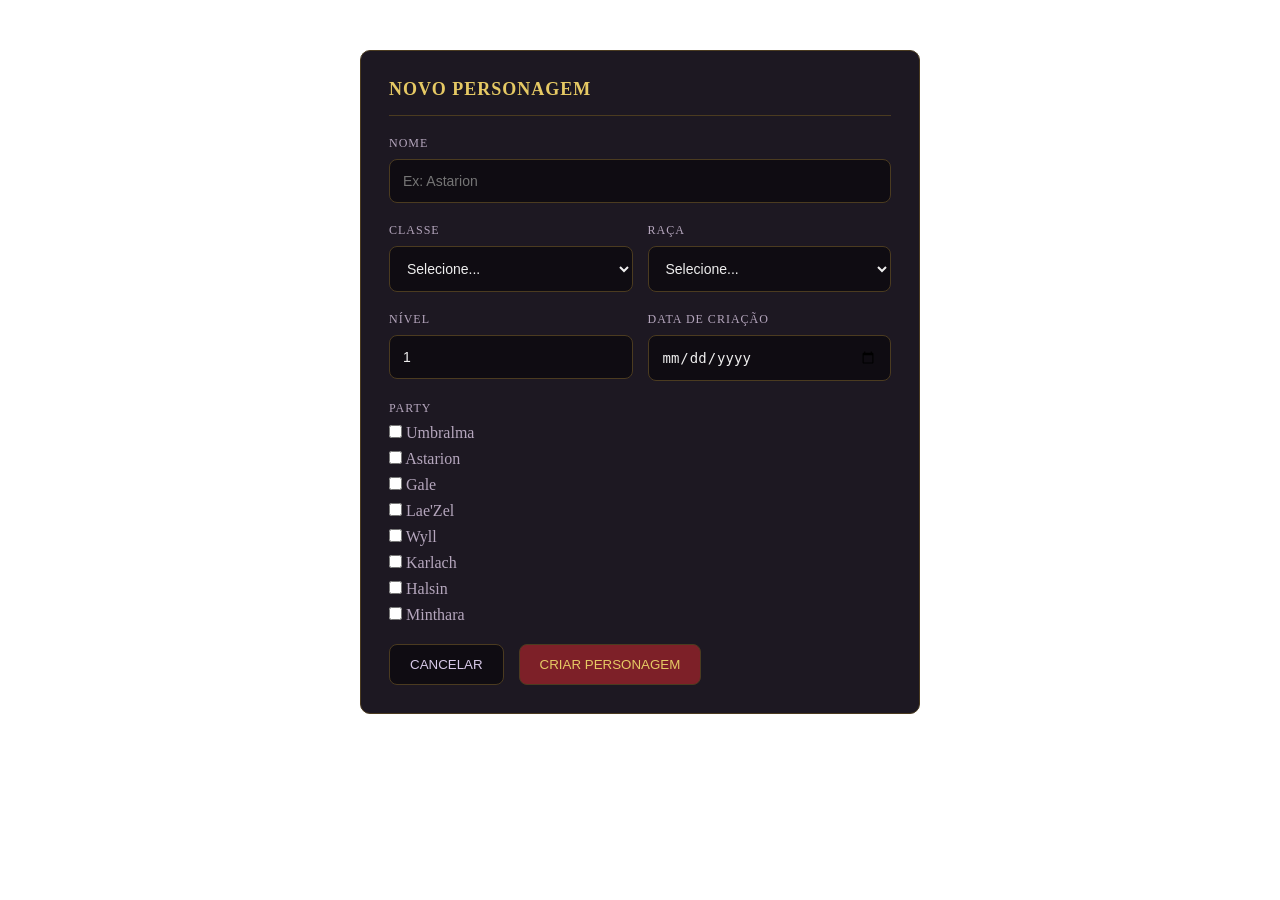
==== frontend/index.html @ 3e6db982 "GET listar personagens funcionando e imagens salvas" ====
<!DOCTYPE html>
<html lang="en">
<head>
    <meta charset="UTF-8">
    <meta name="viewport" content="width=device-width, initial-scale=1.0">
    <title>Ficha Baldurs Gate 3</title>
    <link rel="stylesheet" href="style.css">
</head>
<body>
    <main>
        <div class="formulario">
            <h3>NOVO PERSONAGEM</h3>

            <div class="campo nome">
                <span>NOME</span>
                <input type="text" placeholder="Ex: Astarion">
            </div>

            <div class="linha">

                <div class="campo">
                    <span>CLASSE</span>
                    <select name="" id="">
                        <option value="#" selected disabled>Selecione...</option>
                        <option value="">Bárbaro</option>
                        <option value="">Bardo</option>
                        <option value="">Clérigo</option>
                        <option value="">Druida</option>
                        <option value="">Feiticeiro</option>
                        <option value="">Guerreiro</option>
                        <option value="">Ladino</option>
                        <option value="">Mago</option>
                        <option value="">Monge</option>
                        <option value="">Paladino</option>
                        <option value="">Patrulheiro</option>
                        <option value="">Bruxo</option>
                    </select>
                </div>

                <div class="campo">
                    <span>RAÇA</span>
                    <select name="" id="">
                        <option value="#" selected disabled>Selecione...</option>
                        <option value="">Humano</option>
                        <option value="">Elfo</option>
                        <option value="">Meio-Elfo</option>
                        <option value="">Tiefling</option>
                        <option value="">Anão</option>
                        <option value="">Halfling</option>
                        <option value="">Gnomo</option>
                        <option value="">Meio-Orc</option>
                        <option value="">Githyanki</option>
                        <option value="">Drow</option>
                    </select>
                </div>

            </div>

            <div class="linha">
                <div class="campo">
                    <span>NÍVEL</span>
                    <input type="number" value="1">
                </div>

                <div class="campo">
                    <span>DATA DE CRIAÇÃO</span>
                    <input type="date">
                </div>
            </div>

            <div class="campo">
                <span>PARTY</span>
                <div class="checklist">
                    <input type="checkbox" value="Umbralma">
                    <span>Umbralma</span>
                </div>

                <div class="checklist">
                    <input type="checkbox" value="Astarion">
                    <span>Astarion</span>
                </div>

                <div class="checklist">
                    <input type="checkbox" value="Gale">
                    <span>Gale</span>
                </div>

                <div class="checklist">
                    <input type="checkbox" value="Lae'Zel">
                    <span>Lae'Zel</span>
                </div>

                <div class="checklist">
                    <input type="checkbox" value="Wyll">
                    <span>Wyll</span>
                </div>

                <div class="checklist">
                    <input type="checkbox" value="Karlach">
                    <span>Karlach</span>
                </div>

                <div class="checklist">
                    <input type="checkbox" value="Halsin">
                    <span>Halsin</span>
                </div>

                <div class="checklist">
                    <input type="checkbox" value="Minthara">
                    <span>Minthara</span>
                </div>
            </div>

            <div class="linha">
                <button>CANCELAR</button>

                <button class="btn-criar">CRIAR PERSONAGEM</button>
            </div>
        </div>
    </main>
</body>
</html>
---- frontend/style.css ----
* {
    margin: 0;
    padding: 0;
    box-sizing: border-box;
}

.formulario {
    display: flex;
    flex-direction: column;
    width: 560px;
    margin: 50px auto;
    padding: 28px;
    background-color: #1d1822;
    border: 1px solid #4b3b20;
    border-radius: 10px;
    gap: 20px;
}

.formulario h3 {
    color: #e6c964;
    font-size: 18px;
    letter-spacing: 1px;
    padding-bottom: 15px;
    border-bottom: 1px solid #4b3b20;
}

.campo {
    display: flex;
    flex-direction: column;
    gap: 8px;
    color: #b5a6bd;
    flex: 1;
}

.campo > span {
    font-size: 12px;
    letter-spacing: 1px;
}

.linha {
    display: flex;
    gap: 15px;
}

input,
select {
    background-color: #0f0c12;
    border: 1px solid #4b3b20;
    border-radius: 8px;
    padding: 13px;
    color: #eee;
    font-size: 14px;
}

input:focus,
select:focus {
    outline: none;
    border-color: #a88732;
}

button {
    padding: 12px 20px;
    background-color: #0f0c12;
    border: 1px solid #4b3b20;
    border-radius: 8px;
    color: #d8c9e8;
    cursor: pointer;
    transition: 0.3s ease-in-out;
}

.btn-criar {
    background-color: #7d2028;
    color: #e6c964;
}

button:hover {
    border-color: #e6c964;
    color: #e6c964;
    transform: translateY(-2px);
}
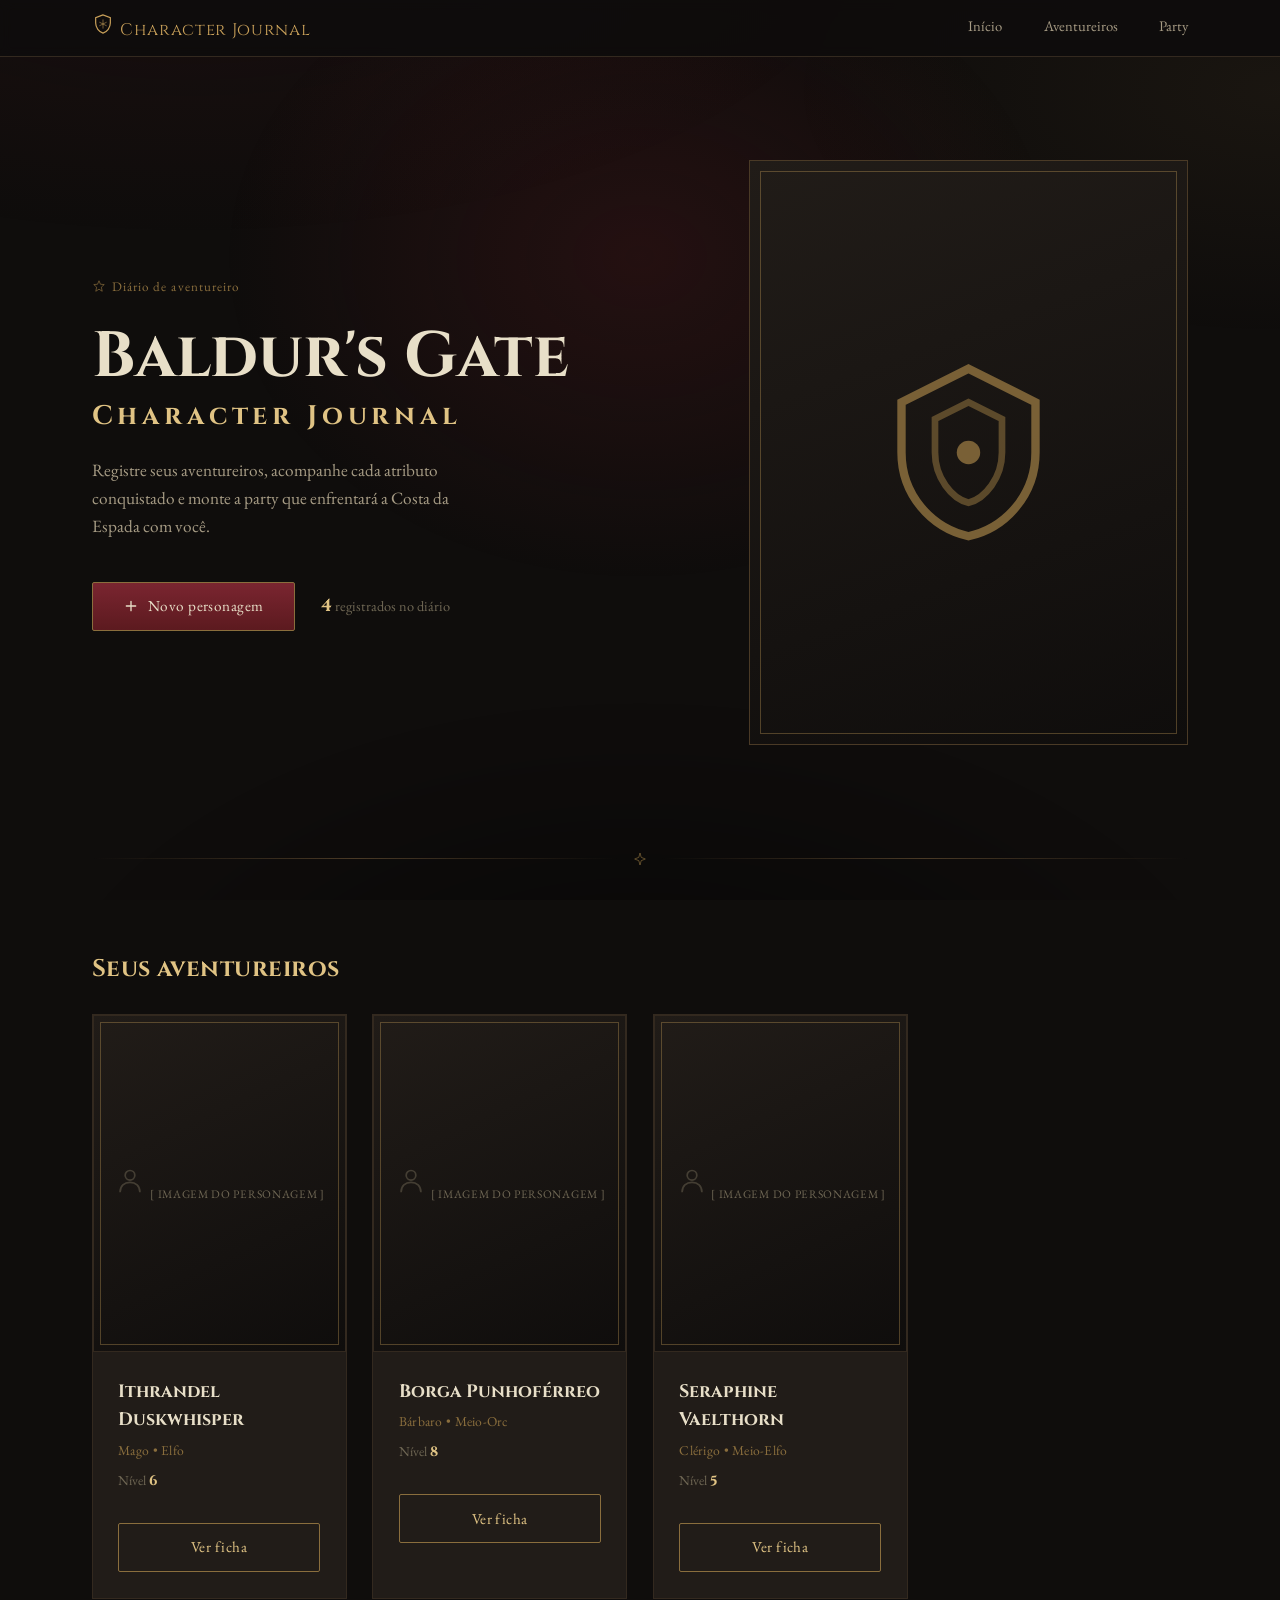
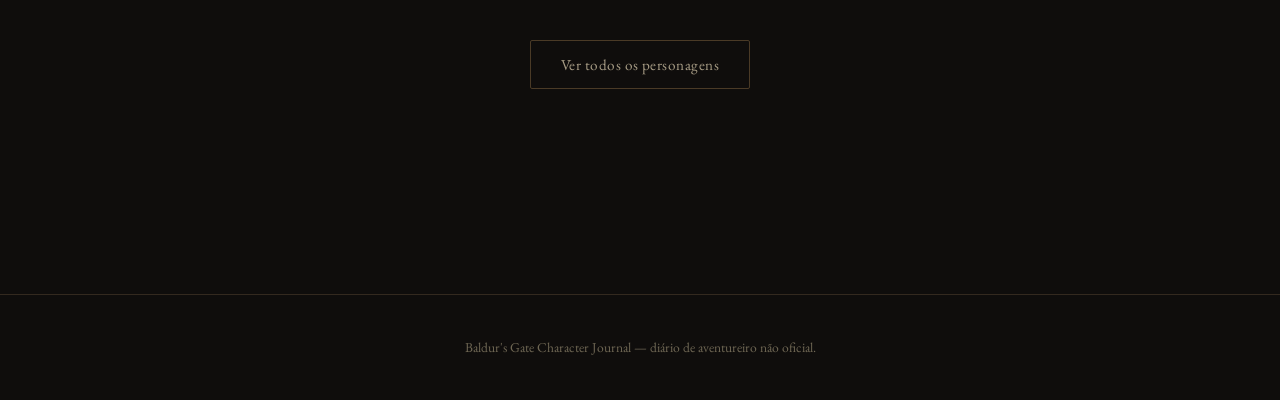
==== commit 110c127c: "frontend / iniciando fetchs / novo get por id no backend" ====
--- a/frontend/index.html
+++ b/frontend/index.html
@@ -1,122 +1,562 @@
 <!DOCTYPE html>
-<html lang="en">
+<html lang="pt-BR">
 <head>
-    <meta charset="UTF-8">
-    <meta name="viewport" content="width=device-width, initial-scale=1.0">
-    <title>Ficha Baldurs Gate 3</title>
-    <link rel="stylesheet" href="style.css">
+  <meta charset="UTF-8" />
+  <meta name="viewport" content="width=device-width, initial-scale=1.0" />
+  <title>Baldur's Gate — Character Journal</title>
+
+  <link rel="preconnect" href="https://fonts.googleapis.com" />
+  <link rel="preconnect" href="https://fonts.gstatic.com" crossorigin />
+  <link
+    href="https://fonts.googleapis.com/css2?family=Cinzel:wght@500;600;700&family=EB+Garamond:ital,wght@0,400;0,500;0,600;1,400&display=swap"
+    rel="stylesheet"
+  />
+
+  <link rel="stylesheet" href="css/tokens.css" />
+  <link rel="stylesheet" href="css/base.css" />
+  <link rel="stylesheet" href="css/home.css" />
+  <link rel="stylesheet" href="css/cards.css" />
+  <link rel="stylesheet" href="css/filtros.css" />
+  <link rel="stylesheet" href="css/formulario.css" />
+  <link rel="stylesheet" href="css/ficha.css" />
+  <link rel="stylesheet" href="css/party.css" />
 </head>
 <body>
+  <div class="textura-fundo" aria-hidden="true"></div>
+
+  <div class="app">
+    <!-- ============================================
+         CABEÇALHO FIXO
+         ============================================ -->
+    <header class="topo">
+      <div class="topo__interno">
+        <a href="#" class="marca" data-navegar="home">
+          <svg class="marca__brasao" viewBox="0 0 24 24" fill="none" xmlns="http://www.w3.org/2000/svg">
+            <path
+              d="M12 2L4 5V11C4 16 7.5 20.5 12 22C16.5 20.5 20 16 20 11V5L12 2Z"
+              stroke="currentColor"
+              stroke-width="1.3"
+            />
+            <path d="M12 7V17M8 10L16 14M16 10L8 14" stroke="currentColor" stroke-width="1" opacity="0.6" />
+          </svg>
+          <span class="marca__texto">Character Journal</span>
+        </a>
+        <nav class="nav-topo">
+          <a href="#" class="nav-topo__link" data-navegar="home">Início</a>
+          <a href="#" class="nav-topo__link" data-navegar="lista">Aventureiros</a>
+          <a href="#" class="nav-topo__link" data-navegar="party">Party</a>
+        </nav>
+      </div>
+    </header>
+
     <main>
-        <div class="formulario">
-            <h3>NOVO PERSONAGEM</h3>
-
-            <div class="campo nome">
-                <span>NOME</span>
-                <input type="text" placeholder="Ex: Astarion">
-            </div>
-
-            <div class="linha">
+      <!-- ============================================
+           TELA 1 — HOME
+           ============================================ -->
+      <section class="tela ativa" data-tela="home">
+        <div class="container">
+          <div class="hero">
+            <div class="hero__conteudo">
+              <div>
+                <div class="hero__selo">
+                  <svg viewBox="0 0 24 24" fill="none" xmlns="http://www.w3.org/2000/svg">
+                    <path d="M12 3L14.5 9L21 9.5L16 14L17.5 21L12 17.5L6.5 21L8 14L3 9.5L9.5 9L12 3Z" stroke="currentColor" stroke-width="1.2" />
+                  </svg>
+                  Diário de aventureiro
+                </div>
+                <h1 class="hero__titulo">
+                  Baldur's Gate
+                  <span>Character Journal</span>
+                </h1>
+                <p class="hero__descricao">
+                  Registre seus aventureiros, acompanhe cada atributo conquistado
+                  e monte a party que enfrentará a Costa da Espada com você.
+                </p>
+                <div class="hero__acoes">
+                  <button class="btn btn--primario" data-navegar="novo-personagem">
+                    <svg width="16" height="16" viewBox="0 0 24 24" fill="none" xmlns="http://www.w3.org/2000/svg">
+                      <path d="M12 5V19M5 12H19" stroke="currentColor" stroke-width="2" stroke-linecap="round" />
+                    </svg>
+                    Novo personagem
+                  </button>
+                  <span class="hero__contador">
+                    <strong data-total-personagens>0</strong> registrados no diário
+                  </span>
+                </div>
+              </div>
+              <div class="hero__moldura">
+                <svg viewBox="0 0 24 24" fill="none" xmlns="http://www.w3.org/2000/svg">
+                  <path
+                    d="M12 2L20 6V12C20 17 16.5 21 12 22C7.5 21 4 17 4 12V6L12 2Z"
+                    stroke="currentColor"
+                    stroke-width="1"
+                  />
+                  <path d="M12 6L16 8V12C16 15 14 17.5 12 18C10 17.5 8 15 8 12V8L12 6Z" stroke="currentColor" stroke-width="0.8" opacity="0.7" />
+                  <circle cx="12" cy="12" r="1.4" fill="currentColor" />
+                </svg>
+              </div>
+            </div>
+          </div>
+
+          <div class="ornamento-divisor">
+            <svg viewBox="0 0 24 24" fill="none" xmlns="http://www.w3.org/2000/svg">
+              <path d="M12 3L13.8 9.5L20 12L13.8 14.5L12 21L10.2 14.5L4 12L10.2 9.5L12 3Z" stroke="currentColor" stroke-width="1" />
+            </svg>
+          </div>
+
+          <div class="secao-destaque">
+            <h2 class="titulo-secao">Seus aventureiros</h2>
+
+            <div class="grade-personagens" data-lista-destaque>
+              <!-- Cards de personagem inseridos via JavaScript (dados fictícios) -->
+            </div>
+
+            <div class="ver-todos">
+              <button class="btn btn--fantasma" data-navegar="lista">Ver todos os personagens</button>
+            </div>
+          </div>
+        </div>
+      </section>
+
+      <!-- ============================================
+           TELA 3 — NOVO PERSONAGEM
+           ============================================ -->
+      <section class="tela" data-tela="novo-personagem">
+        <div class="container">
+          <button class="btn-voltar" data-navegar="home">
+            <svg viewBox="0 0 24 24" fill="none" xmlns="http://www.w3.org/2000/svg">
+              <path d="M15 18L9 12L15 6" stroke="currentColor" stroke-width="2" stroke-linecap="round" stroke-linejoin="round" />
+            </svg>
+            Início
+          </button>
+
+          <div class="cabecalho-tela">
+            <h1 class="cabecalho-tela__titulo">Novo personagem</h1>
+            <p class="cabecalho-tela__descricao">Registre um novo aventureiro no seu diário.</p>
+          </div>
+
+          <div class="layout-formulario">
+            <aside class="painel-retrato">
+              <div class="placeholder-imagem painel-retrato__imagem">
+                <div class="placeholder-imagem__texto">
+                  [ Imagem do personagem ]<br />retrato conforme raça + classe
+                </div>
+              </div>
+              <p class="painel-retrato__nota">A imagem será gerada a partir da combinação escolhida.</p>
+            </aside>
+
+            <div>
+              <!-- Dados básicos -->
+              <div class="bloco-formulario">
+                <h2 class="titulo-secao">Identidade</h2>
 
                 <div class="campo">
-                    <span>CLASSE</span>
-                    <select name="" id="">
-                        <option value="#" selected disabled>Selecione...</option>
-                        <option value="">Bárbaro</option>
-                        <option value="">Bardo</option>
-                        <option value="">Clérigo</option>
-                        <option value="">Druida</option>
-                        <option value="">Feiticeiro</option>
-                        <option value="">Guerreiro</option>
-                        <option value="">Ladino</option>
-                        <option value="">Mago</option>
-                        <option value="">Monge</option>
-                        <option value="">Paladino</option>
-                        <option value="">Patrulheiro</option>
-                        <option value="">Bruxo</option>
+                  <label class="campo__rotulo" for="campo-nome">Nome</label>
+                  <input class="campo__controle" type="text" id="campo-nome" placeholder="Nome do aventureiro" />
+                </div>
+
+                <div class="grade-campos">
+                  <div class="campo">
+                    <label class="campo__rotulo" for="campo-classe">Classe</label>
+                    <select class="campo__controle" id="campo-classe">
+                      <option value="">Selecionar classe</option>
+                      <option>Bárbaro</option>
+                      <option>Bardo</option>
+                      <option>Clérigo</option>
+                      <option>Druida</option>
+                      <option>Feiticeiro</option>
+                      <option>Guerreiro</option>
+                      <option>Ladino</option>
+                      <option>Mago</option>
+                      <option>Monge</option>
+                      <option>Paladino</option>
+                      <option>Patrulheiro</option>
+                      <option>Bruxo</option>
                     </select>
-                </div>
+                  </div>
+                  <div class="campo">
+                    <label class="campo__rotulo" for="campo-raca">Raça</label>
+                    <select class="campo__controle" id="campo-raca">
+                      <option value="">Selecionar raça</option>
+                      <option>Humano</option>
+                      <option>Elfo</option>
+                      <option>Meio-Elfo</option>
+                      <option>Tiefling</option>
+                      <option>Anão</option>
+                      <option>Halfling</option>
+                      <option>Gnomo</option>
+                      <option>Meio-Orc</option>
+                      <option>Githyanki</option>
+                      <option>Drow</option>
+                    </select>
+                  </div>
+                </div>
+
+                <div class="grade-campos">
+                  <div class="campo">
+                    <label class="campo__rotulo" for="campo-nivel">Nível</label>
+                    <input class="campo__controle" type="number" id="campo-nivel" min="1" max="20" value="1" />
+                  </div>
+                  <div class="campo">
+                    <label class="campo__rotulo" for="campo-data">Data de criação</label>
+                    <input class="campo__controle" type="date" id="campo-data" />
+                  </div>
+                </div>
+              </div>
+
+              <!-- Atributos -->
+              <div class="bloco-formulario">
+                <h2 class="titulo-secao">Atributos</h2>
+                <div class="grade-atributos" data-atributos-editor>
+                  <!-- Editores de atributo inseridos via JavaScript -->
+                </div>
+              </div>
+
+              <!-- Party -->
+              <div class="bloco-formulario">
+                <h2 class="titulo-secao">Escolha sua party</h2>
+                <p class="subtitulo-secao">Selecione até três companheiros para a sua jornada.</p>
+
+                <div class="grupo-botoes espaco-contador">
+                  <span class="contador-party">
+                    Party:
+                    <span class="contador-party__numero" data-contador-party-criacao>0</span>
+                    / 3
+                  </span>
+                </div>
+
+                <div class="grade-companheiros" data-companheiros-criacao>
+                  <!-- Cards de companheiro inseridos via JavaScript -->
+                </div>
+              </div>
+
+              <div class="rodape-formulario">
+                <button class="btn btn--fantasma" data-navegar="home">Cancelar</button>
+                <button class="btn btn--primario" data-acao="criar-personagem">Criar personagem</button>
+              </div>
+            </div>
+          </div>
+        </div>
+      </section>
+
+      <!-- ============================================
+           TELA — ALTERAR PARTY (via ficha do personagem)
+           ============================================ -->
+      <section class="tela" data-tela="alterar-party">
+        <div class="container">
+          <button class="btn-voltar" data-navegar="ficha">
+            <svg viewBox="0 0 24 24" fill="none" xmlns="http://www.w3.org/2000/svg">
+              <path d="M15 18L9 12L15 6" stroke="currentColor" stroke-width="2" stroke-linecap="round" stroke-linejoin="round" />
+            </svg>
+            Voltar à ficha
+          </button>
+
+          <div class="cabecalho-tela">
+            <h1 class="cabecalho-tela__titulo">Alterar party</h1>
+            <p class="cabecalho-tela__descricao">Selecione até três companheiros para acompanhar <span data-alterar-party-nome>o personagem</span>.</p>
+          </div>
+
+          <div class="grupo-botoes espaco-contador">
+            <span class="contador-party">
+              Party:
+              <span class="contador-party__numero" data-contador-party-ficha>0</span>
+              / 3
+            </span>
+          </div>
+
+          <div class="grade-companheiros" data-companheiros-alterar-party>
+            <!-- Cards de companheiro inseridos via JavaScript -->
+          </div>
+
+          <div class="rodape-formulario">
+            <button class="btn btn--fantasma" data-navegar="ficha">Cancelar</button>
+            <button class="btn btn--primario" data-acao="confirmar-party-ficha">Confirmar party</button>
+          </div>
+        </div>
+      </section>
+
+      <!-- ============================================
+           TELA 6 — PARTY
+           ============================================ -->
+      <section class="tela" data-tela="party">
+        <div class="container">
+          <button class="btn-voltar" data-navegar="home">
+            <svg viewBox="0 0 24 24" fill="none" xmlns="http://www.w3.org/2000/svg">
+              <path d="M15 18L9 12L15 6" stroke="currentColor" stroke-width="2" stroke-linecap="round" stroke-linejoin="round" />
+            </svg>
+            Início
+          </button>
+
+          <div class="cabecalho-tela">
+            <h1 class="cabecalho-tela__titulo">Sua party</h1>
+          </div>
+
+          <div class="faixa-personagem-atual">
+            <div class="placeholder-imagem faixa-personagem-atual__retrato">
+              <svg width="18" height="18" viewBox="0 0 24 24" fill="none" xmlns="http://www.w3.org/2000/svg">
+                <circle cx="12" cy="8" r="3.2" stroke="currentColor" stroke-width="1.2" />
+                <path d="M5 20C5 16 8 14 12 14C16 14 19 16 19 20" stroke="currentColor" stroke-width="1.2" />
+              </svg>
+            </div>
+            <div>
+              <p class="faixa-personagem-atual__rotulo">Personagem atual</p>
+              <p class="faixa-personagem-atual__nome" data-party-personagem-nome>Nome do personagem</p>
+            </div>
+          </div>
+
+          <div class="grade-party-atual" data-party-atual-slots>
+            <!-- Slots da party atual inseridos via JavaScript -->
+          </div>
+
+          <div class="grupo-botoes grupo-botoes--centralizado">
+            <button class="btn btn--primario" data-toggle-painel="painel-alterar-party">Alterar party</button>
+          </div>
+
+          <div class="painel-alterar-party" data-painel="painel-alterar-party" hidden>
+            <div class="painel-alterar-party__cabecalho">
+              <h2 class="titulo-secao">Selecionar companheiros</h2>
+              <span class="contador-party">
+                Party:
+                <span class="contador-party__numero" data-contador-party-tela>0</span>
+                / 3
+              </span>
+            </div>
+
+            <div class="grade-companheiros" data-companheiros-tela-party>
+              <!-- Cards de companheiro inseridos via JavaScript -->
+            </div>
+
+            <div class="painel-alterar-party__rodape">
+              <button class="btn btn--primario" data-acao="confirmar-party">Confirmar party</button>
+            </div>
+          </div>
+        </div>
+      </section>
+
+      <!-- ============================================
+           TELA 5 — EDITAR PERSONAGEM
+           ============================================ -->
+      <section class="tela" data-tela="editar-personagem">
+        <div class="container">
+          <button class="btn-voltar" data-navegar="ficha">
+            <svg viewBox="0 0 24 24" fill="none" xmlns="http://www.w3.org/2000/svg">
+              <path d="M15 18L9 12L15 6" stroke="currentColor" stroke-width="2" stroke-linecap="round" stroke-linejoin="round" />
+            </svg>
+            Voltar à ficha
+          </button>
+
+          <div class="cabecalho-tela">
+            <h1 class="cabecalho-tela__titulo">Editar personagem</h1>
+            <p class="cabecalho-tela__descricao">Ajuste os dados e atributos do seu aventureiro.</p>
+          </div>
+
+          <div class="layout-formulario">
+            <aside class="painel-retrato">
+              <div class="placeholder-imagem painel-retrato__imagem">
+                <div class="placeholder-imagem__texto">[ Imagem do personagem ]</div>
+              </div>
+            </aside>
+
+            <div>
+              <div class="bloco-formulario">
+                <h2 class="titulo-secao">Identidade</h2>
 
                 <div class="campo">
-                    <span>RAÇA</span>
-                    <select name="" id="">
-                        <option value="#" selected disabled>Selecione...</option>
-                        <option value="">Humano</option>
-                        <option value="">Elfo</option>
-                        <option value="">Meio-Elfo</option>
-                        <option value="">Tiefling</option>
-                        <option value="">Anão</option>
-                        <option value="">Halfling</option>
-                        <option value="">Gnomo</option>
-                        <option value="">Meio-Orc</option>
-                        <option value="">Githyanki</option>
-                        <option value="">Drow</option>
+                  <label class="campo__rotulo" for="editar-nome">Nome</label>
+                  <input class="campo__controle" type="text" id="editar-nome" data-editar-campo="nome" />
+                </div>
+
+                <div class="grade-campos">
+                  <div class="campo">
+                    <label class="campo__rotulo" for="editar-classe">Classe</label>
+                    <select class="campo__controle" id="editar-classe" data-editar-campo="classe">
+                      <option>Bárbaro</option>
+                      <option>Bardo</option>
+                      <option>Clérigo</option>
+                      <option>Druida</option>
+                      <option>Feiticeiro</option>
+                      <option>Guerreiro</option>
+                      <option>Ladino</option>
+                      <option>Mago</option>
+                      <option>Monge</option>
+                      <option>Paladino</option>
+                      <option>Patrulheiro</option>
+                      <option>Bruxo</option>
                     </select>
-                </div>
-
-            </div>
-
-            <div class="linha">
-                <div class="campo">
-                    <span>NÍVEL</span>
-                    <input type="number" value="1">
-                </div>
-
-                <div class="campo">
-                    <span>DATA DE CRIAÇÃO</span>
-                    <input type="date">
-                </div>
-            </div>
-
-            <div class="campo">
-                <span>PARTY</span>
-                <div class="checklist">
-                    <input type="checkbox" value="Umbralma">
-                    <span>Umbralma</span>
-                </div>
-
-                <div class="checklist">
-                    <input type="checkbox" value="Astarion">
-                    <span>Astarion</span>
-                </div>
-
-                <div class="checklist">
-                    <input type="checkbox" value="Gale">
-                    <span>Gale</span>
-                </div>
-
-                <div class="checklist">
-                    <input type="checkbox" value="Lae'Zel">
-                    <span>Lae'Zel</span>
-                </div>
-
-                <div class="checklist">
-                    <input type="checkbox" value="Wyll">
-                    <span>Wyll</span>
-                </div>
-
-                <div class="checklist">
-                    <input type="checkbox" value="Karlach">
-                    <span>Karlach</span>
-                </div>
-
-                <div class="checklist">
-                    <input type="checkbox" value="Halsin">
-                    <span>Halsin</span>
-                </div>
-
-                <div class="checklist">
-                    <input type="checkbox" value="Minthara">
-                    <span>Minthara</span>
-                </div>
-            </div>
-
-            <div class="linha">
-                <button>CANCELAR</button>
-
-                <button class="btn-criar">CRIAR PERSONAGEM</button>
-            </div>
-        </div>
+                  </div>
+                  <div class="campo">
+                    <label class="campo__rotulo" for="editar-raca">Raça</label>
+                    <select class="campo__controle" id="editar-raca" data-editar-campo="raca">
+                      <option>Humano</option>
+                      <option>Elfo</option>
+                      <option>Meio-Elfo</option>
+                      <option>Tiefling</option>
+                      <option>Anão</option>
+                      <option>Halfling</option>
+                      <option>Gnomo</option>
+                      <option>Meio-Orc</option>
+                      <option>Githyanki</option>
+                      <option>Drow</option>
+                    </select>
+                  </div>
+                </div>
+
+                <div class="grade-campos">
+                  <div class="campo">
+                    <label class="campo__rotulo" for="editar-nivel">Nível</label>
+                    <input class="campo__controle" type="number" id="editar-nivel" min="1" max="20" data-editar-campo="nivel" />
+                  </div>
+                  <div class="campo">
+                    <label class="campo__rotulo" for="editar-data">Data de criação</label>
+                    <input class="campo__controle" type="date" id="editar-data" data-editar-campo="data" />
+                  </div>
+                </div>
+              </div>
+
+              <div class="bloco-formulario">
+                <h2 class="titulo-secao">Atributos</h2>
+                <div class="grade-atributos" data-atributos-editor-edicao>
+                  <!-- Editores de atributo inseridos via JavaScript -->
+                </div>
+              </div>
+
+              <div class="rodape-formulario">
+                <button class="btn btn--fantasma" data-navegar="ficha">Cancelar</button>
+                <button class="btn btn--primario" data-acao="salvar-personagem">Salvar alterações</button>
+              </div>
+            </div>
+          </div>
+        </div>
+      </section>
+
+      <!-- ============================================
+           TELA 4 — FICHA DO PERSONAGEM
+           ============================================ -->
+      <section class="tela" data-tela="ficha">
+        <div class="container">
+          <button class="btn-voltar" data-navegar="lista">
+            <svg viewBox="0 0 24 24" fill="none" xmlns="http://www.w3.org/2000/svg">
+              <path d="M15 18L9 12L15 6" stroke="currentColor" stroke-width="2" stroke-linecap="round" stroke-linejoin="round" />
+            </svg>
+            Voltar
+          </button>
+
+          <div class="layout-ficha">
+            <aside class="cabecalho-personagem">
+              <div class="placeholder-imagem cabecalho-personagem__retrato">
+                <div class="placeholder-imagem__texto">[ Imagem do personagem ]</div>
+              </div>
+              <h1 class="cabecalho-personagem__nome" data-ficha-nome>Nome do personagem</h1>
+              <p class="cabecalho-personagem__tipo" data-ficha-tipo>Classe • Raça</p>
+              <p class="cabecalho-personagem__nivel">Nível <strong data-ficha-nivel>1</strong></p>
+            </aside>
+
+            <div class="corpo-ficha">
+              <div>
+                <h2 class="titulo-secao">Atributos</h2>
+                <div class="grade-atributos-exibicao" data-ficha-atributos>
+                  <!-- Medalhões de atributo inseridos via JavaScript -->
+                </div>
+              </div>
+
+              <div>
+                <h2 class="titulo-secao">Party</h2>
+                <div class="lista-party-ficha" data-ficha-party>
+                  <!-- Itens de party inseridos via JavaScript -->
+                </div>
+                <button class="btn btn--dourado" data-navegar="alterar-party">
+                  Alterar party
+                </button>
+              </div>
+
+              <div>
+                <h2 class="titulo-secao">Ações</h2>
+                <div class="acoes-ficha">
+                  <button class="btn btn--dourado" data-navegar="editar-personagem">Editar personagem</button>
+                  <button class="btn btn--dourado" data-navegar="alterar-party">Alterar party</button>
+                  <button class="btn btn--perigo" data-abrir-modal="modal-excluir">Excluir personagem</button>
+                </div>
+              </div>
+            </div>
+          </div>
+        </div>
+      </section>
+
+      <!-- Modal de confirmação de exclusão -->
+      <div class="sobreposicao-modal" data-modal="modal-excluir">
+        <div class="modal-confirmacao" role="alertdialog" aria-modal="true" aria-labelledby="modal-excluir-titulo">
+          <svg class="modal-confirmacao__icone" viewBox="0 0 24 24" fill="none" xmlns="http://www.w3.org/2000/svg">
+            <path d="M12 9V13M12 17H12.01M10.29 3.86L1.82 18A2 2 0 003.54 21H20.46A2 2 0 0022.18 18L13.71 3.86A2 2 0 0010.29 3.86Z" stroke="currentColor" stroke-width="1.4" stroke-linecap="round" stroke-linejoin="round" />
+          </svg>
+          <h2 class="modal-confirmacao__titulo" id="modal-excluir-titulo">Excluir personagem</h2>
+          <p class="modal-confirmacao__texto">
+            Deseja realmente excluir este personagem? Essa ação não poderá ser desfeita.
+          </p>
+          <div class="modal-confirmacao__acoes">
+            <button class="btn btn--fantasma" data-fechar-modal="modal-excluir">Cancelar</button>
+            <button class="btn btn--perigo" data-acao="excluir-personagem">Excluir</button>
+          </div>
+        </div>
+      </div>
+
+      <!-- ============================================
+           TELA 2 — LISTA DE PERSONAGENS
+           ============================================ -->
+      <section class="tela" data-tela="lista">
+        <div class="container">
+          <button class="btn-voltar" data-navegar="home">
+            <svg viewBox="0 0 24 24" fill="none" xmlns="http://www.w3.org/2000/svg">
+              <path d="M15 18L9 12L15 6" stroke="currentColor" stroke-width="2" stroke-linecap="round" stroke-linejoin="round" />
+            </svg>
+            Início
+          </button>
+
+          <div class="cabecalho-tela cabecalho-tela--com-acao">
+            <div>
+              <h1 class="cabecalho-tela__titulo">Seus aventureiros</h1>
+              <p class="cabecalho-tela__descricao">Todos os personagens registrados no seu diário.</p>
+            </div>
+            <button class="btn btn--primario" data-navegar="novo-personagem">
+              <svg width="15" height="15" viewBox="0 0 24 24" fill="none" xmlns="http://www.w3.org/2000/svg">
+                <path d="M12 5V19M5 12H19" stroke="currentColor" stroke-width="2" stroke-linecap="round" />
+              </svg>
+              Novo personagem
+            </button>
+          </div>
+
+          <div class="barra-filtros" data-filtros-classe>
+            <!-- Chips de filtro por classe, inseridos via JavaScript -->
+          </div>
+
+          <div class="secao-lista">
+            <div class="grade-personagens" data-lista-completa>
+              <!-- Cards de personagem inseridos via JavaScript (dados fictícios) -->
+            </div>
+            <div class="estado-vazio" data-lista-vazia hidden>
+              <p class="estado-vazio__titulo">Nenhum aventureiro nessa classe</p>
+              <p>Escolha outro filtro ou registre um novo personagem.</p>
+            </div>
+          </div>
+        </div>
+      </section>
     </main>
+
+    <footer class="rodape">
+      <div class="container">
+        <p>Baldur's Gate Character Journal — diário de aventureiro não oficial.</p>
+      </div>
+    </footer>
+  </div>
+
+  <script src="js/dados.js"></script>
+  <script src="js/estado.js"></script>
+  <script src="js/api.js"></script>
+  <script src="js/navegacao.js"></script>
+  <script src="js/renderizacao.js"></script>
+  <script src="js/atributos.js"></script>
+  <script src="js/party.js"></script>
+  <script src="js/modal.js"></script>
+  <script src="js/acoes.js"></script>
+  <script src="js/init.js"></script>
 </body>
-</html>+</html>
--- a/frontend/css/tokens.css
+++ b/frontend/css/tokens.css
@@ -0,0 +1,111 @@
+/* ============================================
+   DESIGN TOKENS — Baldur's Gate Character Journal
+   ============================================ */
+
+:root {
+  /* ---- Cor ---- */
+  --carvao: #0f0d0c;
+  --carvao-claro: #1a1613;
+  --carvao-painel: #211c18;
+  --linha: #33291f;
+  --linha-forte: #4a3a26;
+
+  --vinho: #5c1a1f;
+  --vinho-claro: #7a2530;
+  --vinho-escuro: #3a1014;
+
+  --dourado: #c9a15a;
+  --dourado-claro: #e0c384;
+  --dourado-fosco: #8a6e3d;
+  --dourado-linha: rgba(201, 161, 90, 0.35);
+
+  --pergaminho: #e8dfc8;
+  --pergaminho-fosco: #a79c85;
+  --pergaminho-tenue: #6f6754;
+
+  --sucesso: #6f8f5c;
+  --perigo: #9c3b3b;
+
+  /* ---- Tipografia ---- */
+  --fonte-display: 'Cinzel', Cambria, Georgia, 'Times New Roman', serif;
+  --fonte-corpo: 'EB Garamond', Cambria, Georgia, 'Times New Roman', serif;
+  --fonte-ui: 'EB Garamond', Cambria, Georgia, 'Times New Roman', serif;
+
+  /* ---- Espaçamento ---- */
+  --esp-xs: 0.4rem;
+  --esp-sm: 0.8rem;
+  --esp-md: 1.6rem;
+  --esp-lg: 2.6rem;
+  --esp-xl: 4rem;
+  --esp-xxl: 6.4rem;
+
+  /* ---- Bordas / raio ---- */
+  --raio-sm: 2px;
+  --raio-md: 3px;
+
+  /* ---- Sombra (uso escasso e específico) ---- */
+  --sombra-painel: 0 12px 32px rgba(0, 0, 0, 0.55);
+  --sombra-elevada: 0 4px 14px rgba(0, 0, 0, 0.4);
+
+  /* ---- Transição ---- */
+  --transicao-rapida: 150ms ease;
+  --transicao-media: 260ms ease;
+}
+
+* {
+  box-sizing: border-box;
+  margin: 0;
+  padding: 0;
+}
+
+html {
+  font-size: 16px;
+  scroll-behavior: smooth;
+}
+
+@media (prefers-reduced-motion: reduce) {
+  html {
+    scroll-behavior: auto;
+  }
+  *,
+  *::before,
+  *::after {
+    animation-duration: 0.01ms !important;
+    animation-iteration-count: 1 !important;
+    transition-duration: 0.01ms !important;
+  }
+}
+
+body {
+  background-color: var(--carvao);
+  color: var(--pergaminho);
+  font-family: var(--fonte-corpo);
+  font-size: 1.05rem;
+  line-height: 1.6;
+  min-height: 100vh;
+}
+
+img {
+  max-width: 100%;
+  display: block;
+}
+
+button {
+  font-family: inherit;
+  cursor: pointer;
+}
+
+a {
+  color: inherit;
+  text-decoration: none;
+}
+
+:focus-visible {
+  outline: 2px solid var(--dourado);
+  outline-offset: 3px;
+}
+
+::selection {
+  background: var(--vinho-claro);
+  color: var(--pergaminho);
+}
--- a/frontend/css/base.css
+++ b/frontend/css/base.css
@@ -0,0 +1,356 @@
+/* ============================================
+   BASE — Texturas, ornamentos, layout global
+   ============================================ */
+
+/* Textura sutil de pergaminho/ruído sobre o fundo escuro,
+   via gradientes radiais leves — sem imagens externas. */
+.textura-fundo {
+  position: fixed;
+  inset: 0;
+  z-index: 0;
+  pointer-events: none;
+  background:
+    radial-gradient(ellipse 90% 60% at 15% -10%, rgba(92, 26, 31, 0.16), transparent 60%),
+    radial-gradient(ellipse 70% 50% at 100% 10%, rgba(201, 161, 90, 0.06), transparent 55%),
+    radial-gradient(ellipse 80% 70% at 50% 120%, rgba(0, 0, 0, 0.5), transparent 60%);
+}
+
+.app {
+  position: relative;
+  z-index: 1;
+  min-height: 100vh;
+  display: flex;
+  flex-direction: column;
+}
+
+.container {
+  width: 100%;
+  max-width: 1180px;
+  margin: 0 auto;
+  padding: 0 var(--esp-lg);
+}
+
+@media (max-width: 640px) {
+  .container {
+    padding: 0 var(--esp-md);
+  }
+}
+
+/* ---- Cabeçalho fixo do app ---- */
+.topo {
+  position: sticky;
+  top: 0;
+  z-index: 20;
+  background: rgba(15, 13, 12, 0.92);
+  backdrop-filter: blur(6px);
+  border-bottom: 1px solid var(--linha);
+}
+
+.topo__interno {
+  display: flex;
+  align-items: center;
+  justify-content: space-between;
+  padding: var(--esp-sm) var(--esp-lg);
+  max-width: 1180px;
+  margin: 0 auto;
+}
+
+@media (max-width: 640px) {
+  .topo__interno {
+    padding: var(--esp-sm) var(--esp-md);
+  }
+}
+
+.marca {
+  display: flex;
+  align-items: baseline;
+  gap: var(--esp-xs);
+  font-family: var(--fonte-display);
+  font-size: 1.05rem;
+  letter-spacing: 0.04em;
+  color: var(--dourado);
+  white-space: nowrap;
+  flex-shrink: 0;
+}
+
+.marca__brasao {
+  width: 22px;
+  height: 22px;
+  flex-shrink: 0;
+}
+
+.nav-topo {
+  display: flex;
+  gap: var(--esp-lg);
+  flex-shrink: 0;
+}
+
+.nav-topo__link {
+  font-family: var(--fonte-ui);
+  font-size: 0.92rem;
+  color: var(--pergaminho-fosco);
+  padding-bottom: 3px;
+  border-bottom: 1px solid transparent;
+  white-space: nowrap;
+  transition: color var(--transicao-rapida), border-color var(--transicao-rapida);
+}
+
+.nav-topo__link:hover,
+.nav-topo__link.ativo {
+  color: var(--dourado-claro);
+  border-color: var(--dourado-fosco);
+}
+
+@media (max-width: 720px) {
+  .nav-topo {
+    gap: var(--esp-md);
+  }
+  .nav-topo__link {
+    font-size: 0.82rem;
+  }
+}
+
+@media (max-width: 600px) {
+  /* Abaixo desse ponto, o texto do nome do app some e fica só o brasão —
+     evita a quebra de linha do cabeçalho competindo com a navegação. */
+  .marca__texto {
+    display: none;
+  }
+  .marca__brasao {
+    width: 26px;
+    height: 26px;
+  }
+  .nav-topo {
+    gap: var(--esp-sm);
+  }
+  .nav-topo__link {
+    font-size: 0.76rem;
+  }
+}
+
+/* ---- Conteúdo principal ---- */
+.tela {
+  flex: 1;
+  display: none;
+  animation: aparecer 320ms ease;
+}
+
+.tela.ativa {
+  display: block;
+}
+
+@keyframes aparecer {
+  from {
+    opacity: 0;
+    transform: translateY(6px);
+  }
+  to {
+    opacity: 1;
+    transform: translateY(0);
+  }
+}
+
+/* ---- Ornamento divisor ---- */
+.ornamento-divisor {
+  display: flex;
+  align-items: center;
+  gap: var(--esp-sm);
+  color: var(--dourado-fosco);
+  margin: var(--esp-lg) 0;
+}
+
+.ornamento-divisor::before,
+.ornamento-divisor::after {
+  content: '';
+  flex: 1;
+  height: 1px;
+  background: linear-gradient(90deg, transparent, var(--linha-forte), transparent);
+}
+
+.ornamento-divisor svg {
+  width: 16px;
+  height: 16px;
+  flex-shrink: 0;
+}
+
+/* ---- Botão voltar ---- */
+.btn-voltar {
+  display: inline-flex;
+  align-items: center;
+  gap: 0.5rem;
+  background: none;
+  border: none;
+  color: var(--pergaminho-fosco);
+  font-family: var(--fonte-ui);
+  font-size: 0.92rem;
+  padding: var(--esp-sm) 0;
+  transition: color var(--transicao-rapida), gap var(--transicao-rapida);
+}
+
+.btn-voltar:hover {
+  color: var(--dourado-claro);
+}
+
+.btn-voltar svg {
+  width: 15px;
+  height: 15px;
+}
+
+/* ---- Botões ---- */
+.btn {
+  display: inline-flex;
+  align-items: center;
+  justify-content: center;
+  gap: 0.55rem;
+  font-family: var(--fonte-ui);
+  font-size: 0.95rem;
+  letter-spacing: 0.03em;
+  padding: 0.85rem 1.9rem;
+  border-radius: var(--raio-sm);
+  border: 1px solid transparent;
+  transition: border-color var(--transicao-rapida), background-color var(--transicao-rapida),
+    color var(--transicao-rapida);
+  white-space: nowrap;
+}
+
+.btn--primario {
+  background: linear-gradient(180deg, var(--vinho-claro), var(--vinho));
+  color: var(--pergaminho);
+  border-color: var(--dourado-fosco);
+}
+
+.btn--primario:hover {
+  border-color: var(--dourado);
+  background: linear-gradient(180deg, var(--vinho), var(--vinho-escuro));
+}
+
+.btn--dourado {
+  background: transparent;
+  color: var(--dourado-claro);
+  border-color: var(--dourado-fosco);
+}
+
+.btn--dourado:hover {
+  border-color: var(--dourado);
+  background: rgba(201, 161, 90, 0.08);
+}
+
+.btn--fantasma {
+  background: transparent;
+  color: var(--pergaminho-fosco);
+  border-color: var(--linha-forte);
+}
+
+.btn--fantasma:hover {
+  color: var(--pergaminho);
+  border-color: var(--pergaminho-fosco);
+}
+
+.btn--perigo {
+  background: transparent;
+  color: #d38080;
+  border-color: var(--perigo);
+}
+
+.btn--perigo:hover {
+  background: rgba(156, 59, 59, 0.14);
+  color: #eaa8a8;
+}
+
+.btn--bloco {
+  width: 100%;
+}
+
+.btn:disabled {
+  opacity: 0.35;
+  cursor: not-allowed;
+  pointer-events: none;
+}
+
+.grupo-botoes {
+  display: flex;
+  gap: var(--esp-sm);
+  flex-wrap: wrap;
+}
+
+.grupo-botoes--centralizado {
+  justify-content: center;
+  margin-bottom: var(--esp-lg);
+}
+
+/* ---- Rótulo de seção (não é eyebrow decorativo — sinaliza a
+   entrada em um "capítulo" da ficha, papel funcional no diário) ---- */
+.titulo-secao {
+  font-family: var(--fonte-display);
+  font-size: 1.5rem;
+  color: var(--dourado-claro);
+  letter-spacing: 0.02em;
+  margin-bottom: var(--esp-md);
+}
+
+.subtitulo-secao {
+  color: var(--pergaminho-fosco);
+  font-size: 0.95rem;
+  margin-top: -0.6rem;
+  margin-bottom: var(--esp-lg);
+}
+
+/* ---- Placeholder de imagem ---- */
+.placeholder-imagem {
+  position: relative;
+  display: flex;
+  align-items: center;
+  justify-content: center;
+  background: linear-gradient(155deg, var(--carvao-painel), var(--carvao));
+  border: 1px solid var(--linha);
+  color: var(--pergaminho-tenue);
+  text-align: center;
+  overflow: hidden;
+}
+
+.placeholder-imagem::before {
+  content: '';
+  position: absolute;
+  inset: 0;
+  border: 1px solid var(--dourado-linha);
+  margin: 6px;
+  pointer-events: none;
+}
+
+.placeholder-imagem__texto {
+  font-family: var(--fonte-ui);
+  font-size: 0.72rem;
+  letter-spacing: 0.06em;
+  text-transform: uppercase;
+  padding: 0 var(--esp-sm);
+  position: relative;
+  z-index: 1;
+}
+
+.placeholder-imagem svg {
+  opacity: 0.5;
+}
+
+/* ---- Estado vazio ---- */
+.estado-vazio {
+  text-align: center;
+  padding: var(--esp-xxl) var(--esp-md);
+  color: var(--pergaminho-fosco);
+}
+
+.estado-vazio__titulo {
+  font-family: var(--fonte-display);
+  font-size: 1.3rem;
+  color: var(--dourado-claro);
+  margin-bottom: var(--esp-sm);
+}
+
+/* ---- Rodapé ---- */
+.rodape {
+  border-top: 1px solid var(--linha);
+  padding: var(--esp-lg) 0;
+  margin-top: var(--esp-xxl);
+  text-align: center;
+  color: var(--pergaminho-tenue);
+  font-size: 0.85rem;
+}
--- a/frontend/css/home.css
+++ b/frontend/css/home.css
@@ -0,0 +1,161 @@
+/* ============================================
+   HOME
+   ============================================ */
+
+.hero {
+  position: relative;
+  padding: var(--esp-xxl) 0 var(--esp-xl);
+  overflow: hidden;
+}
+
+.hero::before {
+  content: '';
+  position: absolute;
+  top: -20%;
+  left: 50%;
+  width: 900px;
+  height: 700px;
+  transform: translateX(-50%);
+  background: radial-gradient(ellipse, rgba(92, 26, 31, 0.28), transparent 65%);
+  pointer-events: none;
+  z-index: -1;
+}
+
+.hero__conteudo {
+  display: grid;
+  grid-template-columns: 1.15fr 0.85fr;
+  gap: var(--esp-xl);
+  align-items: center;
+}
+
+@media (max-width: 900px) {
+  .hero__conteudo {
+    grid-template-columns: 1fr;
+    text-align: center;
+  }
+}
+
+.hero__selo {
+  display: inline-flex;
+  align-items: center;
+  gap: var(--esp-xs);
+  color: var(--dourado-fosco);
+  font-size: 0.82rem;
+  letter-spacing: 0.08em;
+  margin-bottom: var(--esp-md);
+}
+
+.hero__selo svg {
+  width: 14px;
+  height: 14px;
+}
+
+@media (max-width: 900px) {
+  .hero__selo {
+    justify-content: center;
+  }
+}
+
+.hero__titulo {
+  font-family: var(--fonte-display);
+  font-size: clamp(2.4rem, 5vw, 4rem);
+  line-height: 1.1;
+  color: var(--pergaminho);
+  margin-bottom: var(--esp-sm);
+}
+
+.hero__titulo span {
+  display: block;
+  color: var(--dourado-claro);
+  font-size: 0.42em;
+  letter-spacing: 0.18em;
+  margin-top: 0.6rem;
+}
+
+.hero__descricao {
+  color: var(--pergaminho-fosco);
+  font-size: 1.08rem;
+  max-width: 46ch;
+  margin: var(--esp-md) 0 var(--esp-lg);
+}
+
+@media (max-width: 900px) {
+  .hero__descricao {
+    margin-left: auto;
+    margin-right: auto;
+  }
+}
+
+.hero__acoes {
+  display: flex;
+  gap: var(--esp-md);
+  align-items: center;
+  flex-wrap: wrap;
+}
+
+@media (max-width: 900px) {
+  .hero__acoes {
+    justify-content: center;
+  }
+}
+
+.hero__contador {
+  color: var(--pergaminho-tenue);
+  font-size: 0.9rem;
+}
+
+.hero__contador strong {
+  color: var(--dourado-claro);
+  font-family: var(--fonte-display);
+  font-size: 1.1rem;
+}
+
+/* ---- Moldura decorativa do hero (substitui uma imagem real
+   por um brasão/selo construído em SVG, coerente com "sem imagens
+   reais ainda") ---- */
+.hero__moldura {
+  position: relative;
+  aspect-ratio: 3 / 4;
+  border: 1px solid var(--linha-forte);
+  background: linear-gradient(160deg, var(--carvao-painel), var(--carvao));
+  display: flex;
+  align-items: center;
+  justify-content: center;
+}
+
+.hero__moldura::before {
+  content: '';
+  position: absolute;
+  inset: 10px;
+  border: 1px solid var(--dourado-linha);
+}
+
+.hero__moldura svg {
+  width: 46%;
+  color: var(--dourado-fosco);
+  opacity: 0.85;
+}
+
+@media (max-width: 900px) {
+  .hero__moldura {
+    max-width: 280px;
+    margin: 0 auto;
+  }
+}
+
+/* ---- Grade de personagens em destaque ---- */
+.secao-destaque {
+  padding: var(--esp-lg) 0 var(--esp-xxl);
+}
+
+.grade-personagens {
+  display: grid;
+  grid-template-columns: repeat(auto-fill, minmax(230px, 1fr));
+  gap: var(--esp-md);
+}
+
+.ver-todos {
+  display: flex;
+  justify-content: center;
+  margin-top: var(--esp-lg);
+}
--- a/frontend/css/cards.css
+++ b/frontend/css/cards.css
@@ -0,0 +1,204 @@
+/* ============================================
+   CARDS — Personagem, companheiro
+   ============================================ */
+
+.card-personagem {
+  background: var(--carvao-painel);
+  border: 1px solid var(--linha);
+  display: flex;
+  flex-direction: column;
+  transition: border-color var(--transicao-media), transform var(--transicao-media);
+}
+
+.card-personagem:hover {
+  border-color: var(--dourado-fosco);
+  transform: translateY(-3px);
+}
+
+.card-personagem__retrato {
+  aspect-ratio: 3 / 4;
+  border-bottom: 1px solid var(--linha);
+}
+
+.card-personagem__corpo {
+  padding: var(--esp-md);
+  display: flex;
+  flex-direction: column;
+  gap: 0.3rem;
+  flex: 1;
+}
+
+.card-personagem__nome {
+  font-family: var(--fonte-display);
+  font-size: 1.12rem;
+  color: var(--pergaminho);
+}
+
+.card-personagem__tipo {
+  color: var(--dourado-fosco);
+  font-size: 0.85rem;
+  letter-spacing: 0.02em;
+}
+
+.card-personagem__nivel {
+  color: var(--pergaminho-tenue);
+  font-size: 0.85rem;
+  margin-top: 0.2rem;
+}
+
+.card-personagem__nivel strong {
+  color: var(--dourado-claro);
+  font-family: var(--fonte-display);
+}
+
+.card-personagem__acao {
+  margin-top: var(--esp-md);
+}
+
+/* ---- Card de companheiro (seleção de party) ---- */
+.card-companheiro {
+  position: relative;
+  background: var(--carvao-painel);
+  border: 1px solid var(--linha);
+  padding: 0;
+  display: flex;
+  flex-direction: column;
+  transition: border-color var(--transicao-rapida), box-shadow var(--transicao-rapida),
+    opacity var(--transicao-rapida);
+  text-align: left;
+  width: 100%;
+}
+
+.card-companheiro__retrato {
+  aspect-ratio: 1 / 1;
+  border-bottom: 1px solid var(--linha);
+}
+
+.card-companheiro__corpo {
+  padding: var(--esp-sm) var(--esp-md) var(--esp-md);
+  display: flex;
+  flex-direction: column;
+  gap: 0.15rem;
+}
+
+.card-companheiro__nome {
+  font-family: var(--fonte-display);
+  font-size: 1rem;
+  color: var(--pergaminho);
+}
+
+.card-companheiro__classe {
+  color: var(--dourado-fosco);
+  font-size: 0.82rem;
+}
+
+.card-companheiro__raca {
+  color: var(--pergaminho-tenue);
+  font-size: 0.8rem;
+}
+
+.card-companheiro__rodape {
+  margin-top: var(--esp-sm);
+  padding-top: var(--esp-sm);
+  border-top: 1px solid var(--linha);
+  display: flex;
+  align-items: center;
+  justify-content: space-between;
+}
+
+.card-companheiro__marca {
+  font-size: 0.78rem;
+  color: var(--pergaminho-tenue);
+  letter-spacing: 0.03em;
+}
+
+.card-companheiro__indicador {
+  width: 18px;
+  height: 18px;
+  border: 1px solid var(--linha-forte);
+  border-radius: 50%;
+  flex-shrink: 0;
+  display: flex;
+  align-items: center;
+  justify-content: center;
+  transition: border-color var(--transicao-rapida), background-color var(--transicao-rapida);
+}
+
+.card-companheiro__indicador svg {
+  width: 10px;
+  height: 10px;
+  opacity: 0;
+  color: var(--carvao);
+  transition: opacity var(--transicao-rapida);
+}
+
+/* estado selecionado */
+.card-companheiro.selecionado {
+  border-color: var(--dourado);
+  box-shadow: 0 0 0 1px var(--dourado-linha);
+}
+
+.card-companheiro.selecionado .card-companheiro__marca {
+  color: var(--dourado-claro);
+}
+
+.card-companheiro.selecionado .card-companheiro__indicador {
+  border-color: var(--dourado);
+  background: var(--dourado);
+}
+
+.card-companheiro.selecionado .card-companheiro__indicador svg {
+  opacity: 1;
+}
+
+/* estado desabilitado (limite de party atingido) */
+.card-companheiro.desabilitado {
+  opacity: 0.4;
+  pointer-events: none;
+}
+
+.card-companheiro:not(.desabilitado):not(.selecionado):hover {
+  border-color: var(--pergaminho-tenue);
+}
+
+/* ---- Grade de companheiros ---- */
+.grade-companheiros {
+  display: grid;
+  grid-template-columns: repeat(auto-fill, minmax(180px, 1fr));
+  gap: var(--esp-md);
+}
+
+@media (max-width: 560px) {
+  .grade-companheiros {
+    grid-template-columns: repeat(2, 1fr);
+    gap: var(--esp-sm);
+  }
+}
+
+/* ---- Contador de party ---- */
+.contador-party {
+  display: inline-flex;
+  align-items: center;
+  gap: 0.6rem;
+  padding: 0.6rem 1.1rem;
+  border: 1px solid var(--linha-forte);
+  background: var(--carvao-painel);
+  font-size: 0.9rem;
+  color: var(--pergaminho-fosco);
+}
+
+/* Espaço entre o chip de contador e a grade de companheiros logo abaixo,
+   nas telas onde ele aparece sozinho (fora da tela geral de Party). */
+.espaco-contador {
+  margin-bottom: var(--esp-md);
+}
+
+.contador-party__numero {
+  font-family: var(--fonte-display);
+  color: var(--dourado-claro);
+  font-size: 1.05rem;
+}
+
+.contador-party__numero.completo {
+  color: var(--sucesso);
+}
--- a/frontend/css/filtros.css
+++ b/frontend/css/filtros.css
@@ -0,0 +1,66 @@
+/* ============================================
+   FILTROS — Lista de personagens
+   ============================================ */
+
+.cabecalho-tela {
+  padding: var(--esp-xl) 0 var(--esp-md);
+}
+
+.cabecalho-tela__titulo {
+  font-family: var(--fonte-display);
+  font-size: clamp(1.9rem, 4vw, 2.6rem);
+  color: var(--pergaminho);
+}
+
+.cabecalho-tela__descricao {
+  color: var(--pergaminho-fosco);
+  margin-top: 0.4rem;
+}
+
+.cabecalho-tela--com-acao {
+  display: flex;
+  align-items: flex-end;
+  justify-content: space-between;
+  gap: var(--esp-md);
+  flex-wrap: wrap;
+}
+
+@media (max-width: 560px) {
+  .cabecalho-tela--com-acao {
+    align-items: flex-start;
+    flex-direction: column;
+  }
+}
+
+.barra-filtros {
+  display: flex;
+  gap: 0.5rem;
+  flex-wrap: wrap;
+  margin-bottom: var(--esp-lg);
+}
+
+.filtro-chip {
+  background: transparent;
+  border: 1px solid var(--linha-forte);
+  color: var(--pergaminho-fosco);
+  font-size: 0.85rem;
+  padding: 0.45rem 1rem;
+  border-radius: 999px;
+  transition: border-color var(--transicao-rapida), color var(--transicao-rapida),
+    background-color var(--transicao-rapida);
+}
+
+.filtro-chip:hover {
+  border-color: var(--pergaminho-fosco);
+  color: var(--pergaminho);
+}
+
+.filtro-chip.ativo {
+  border-color: var(--dourado);
+  color: var(--dourado-claro);
+  background: rgba(201, 161, 90, 0.08);
+}
+
+.secao-lista {
+  padding-bottom: var(--esp-xxl);
+}
--- a/frontend/css/formulario.css
+++ b/frontend/css/formulario.css
@@ -0,0 +1,224 @@
+/* ============================================
+   FORMULÁRIO — Novo / Editar personagem
+   ============================================ */
+
+.layout-formulario {
+  display: grid;
+  grid-template-columns: 300px 1fr;
+  gap: var(--esp-xl);
+  padding: var(--esp-lg) 0 var(--esp-xxl);
+  align-items: start;
+}
+
+@media (max-width: 860px) {
+  .layout-formulario {
+    grid-template-columns: 1fr;
+  }
+}
+
+.painel-retrato {
+  position: sticky;
+  top: 90px;
+}
+
+@media (max-width: 860px) {
+  .painel-retrato {
+    position: static;
+    max-width: 260px;
+    margin: 0 auto;
+  }
+}
+
+.painel-retrato__imagem {
+  aspect-ratio: 3 / 4;
+}
+
+.painel-retrato__nota {
+  font-size: 0.8rem;
+  color: var(--pergaminho-tenue);
+  margin-top: var(--esp-sm);
+  text-align: center;
+}
+
+.bloco-formulario {
+  background: var(--carvao-painel);
+  border: 1px solid var(--linha);
+  padding: var(--esp-lg);
+  margin-bottom: var(--esp-lg);
+}
+
+@media (max-width: 560px) {
+  .bloco-formulario {
+    padding: var(--esp-md);
+  }
+}
+
+.grade-campos {
+  display: grid;
+  grid-template-columns: 2fr 1fr;
+  gap: var(--esp-md);
+}
+
+@media (max-width: 640px) {
+  .grade-campos {
+    grid-template-columns: 1fr;
+  }
+}
+
+.grade-campos--tres {
+  grid-template-columns: 1fr 1fr 1fr;
+}
+
+@media (max-width: 640px) {
+  .grade-campos--tres {
+    grid-template-columns: 1fr;
+  }
+}
+
+.campo {
+  display: flex;
+  flex-direction: column;
+  gap: 0.5rem;
+}
+
+.campo__rotulo {
+  font-size: 0.85rem;
+  color: var(--dourado-fosco);
+  letter-spacing: 0.02em;
+}
+
+.campo__controle {
+  background: var(--carvao);
+  border: 1px solid var(--linha-forte);
+  color: var(--pergaminho);
+  font-family: var(--fonte-ui);
+  font-size: 1rem;
+  padding: 0.75rem 0.9rem;
+  border-radius: var(--raio-sm);
+  transition: border-color var(--transicao-rapida);
+  width: 100%;
+}
+
+.campo__controle:focus {
+  border-color: var(--dourado);
+  outline: none;
+}
+
+.campo__controle::placeholder {
+  color: var(--pergaminho-tenue);
+}
+
+/* Espaçamento entre linhas de campo dentro de um bloco (evita repetir
+   margem inline em cada ocorrência de .campo / .grade-campos). */
+.bloco-formulario > .campo:not(:last-child),
+.bloco-formulario > .grade-campos:not(:last-child) {
+  margin-bottom: 1.4rem;
+}
+
+.bloco-formulario > .grupo-botoes {
+  margin-bottom: var(--esp-md);
+}
+
+select.campo__controle {
+  appearance: none;
+  background-image: url("data:image/svg+xml,%3Csvg xmlns='http://www.w3.org/2000/svg' width='12' height='8' viewBox='0 0 12 8' fill='none'%3E%3Cpath d='M1 1L6 6L11 1' stroke='%23c9a15a' stroke-width='1.4' stroke-linecap='round'/%3E%3C/svg%3E");
+  background-repeat: no-repeat;
+  background-position: right 1rem center;
+  padding-right: 2.4rem;
+  cursor: pointer;
+}
+
+/* ---- Atributos ---- */
+.grade-atributos {
+  display: grid;
+  grid-template-columns: repeat(3, 1fr);
+  gap: var(--esp-md);
+}
+
+@media (max-width: 640px) {
+  .grade-atributos {
+    grid-template-columns: repeat(2, 1fr);
+  }
+}
+
+@media (max-width: 420px) {
+  .grade-atributos {
+    grid-template-columns: 1fr;
+  }
+}
+
+.atributo-editor {
+  background: var(--carvao);
+  border: 1px solid var(--linha);
+  padding: var(--esp-md);
+  text-align: center;
+}
+
+.atributo-editor__controles {
+  display: flex;
+  align-items: center;
+  justify-content: center;
+  gap: var(--esp-md);
+  margin-bottom: 0.5rem;
+}
+
+.atributo-editor__botao {
+  width: 34px;
+  height: 34px;
+  border-radius: 50%;
+  border: 1px solid var(--dourado-fosco);
+  background: transparent;
+  color: var(--dourado-claro);
+  font-size: 1.1rem;
+  line-height: 1;
+  display: flex;
+  align-items: center;
+  justify-content: center;
+  transition: border-color var(--transicao-rapida), background-color var(--transicao-rapida);
+}
+
+.atributo-editor__botao:hover {
+  border-color: var(--dourado);
+  background: rgba(201, 161, 90, 0.1);
+}
+
+.atributo-editor__botao:active {
+  background: rgba(201, 161, 90, 0.2);
+}
+
+.atributo-editor__valor {
+  font-family: var(--fonte-display);
+  font-size: 1.6rem;
+  color: var(--pergaminho);
+  min-width: 2.4ch;
+}
+
+.atributo-editor__nome {
+  font-size: 0.82rem;
+  letter-spacing: 0.05em;
+  color: var(--pergaminho-fosco);
+}
+
+/* ---- Seleção de party no formulário ---- */
+.rodape-formulario {
+  display: flex;
+  align-items: center;
+  justify-content: flex-end;
+  gap: var(--esp-md);
+  padding-top: var(--esp-md);
+}
+
+/* Quando o rodapé segue direto a grade de companheiros (tela de Alterar
+   Party via ficha), sem um .bloco-formulario entre eles, precisa de
+   respiro extra acima. */
+.grade-companheiros + .rodape-formulario {
+  margin-top: var(--esp-lg);
+}
+
+
+@media (max-width: 560px) {
+  .rodape-formulario {
+    flex-direction: column-reverse;
+    align-items: stretch;
+  }
+}
--- a/frontend/css/ficha.css
+++ b/frontend/css/ficha.css
@@ -0,0 +1,223 @@
+/* ============================================
+   FICHA DO PERSONAGEM
+   ============================================ */
+
+.layout-ficha {
+  display: grid;
+  grid-template-columns: 300px 1fr;
+  gap: var(--esp-xl);
+  padding: var(--esp-md) 0 var(--esp-xxl);
+  align-items: start;
+}
+
+@media (max-width: 860px) {
+  .layout-ficha {
+    grid-template-columns: 1fr;
+  }
+}
+
+.cabecalho-personagem {
+  position: sticky;
+  top: 90px;
+}
+
+@media (max-width: 860px) {
+  .cabecalho-personagem {
+    position: static;
+    max-width: 280px;
+    margin: 0 auto;
+  }
+}
+
+.cabecalho-personagem__retrato {
+  aspect-ratio: 3 / 4;
+  margin-bottom: var(--esp-md);
+}
+
+.cabecalho-personagem__nome {
+  font-family: var(--fonte-display);
+  font-size: 1.7rem;
+  color: var(--pergaminho);
+  text-align: center;
+}
+
+.cabecalho-personagem__tipo {
+  text-align: center;
+  color: var(--dourado-fosco);
+  font-size: 0.95rem;
+  margin-top: 0.3rem;
+}
+
+.cabecalho-personagem__nivel {
+  text-align: center;
+  color: var(--pergaminho-fosco);
+  font-size: 0.9rem;
+  margin-top: 0.4rem;
+}
+
+.cabecalho-personagem__nivel strong {
+  color: var(--dourado-claro);
+  font-family: var(--fonte-display);
+  font-size: 1.05rem;
+}
+
+.corpo-ficha {
+  display: flex;
+  flex-direction: column;
+  gap: var(--esp-xl);
+}
+
+/* ---- Atributos (exibição, círculos de RPG) ---- */
+.grade-atributos-exibicao {
+  display: grid;
+  grid-template-columns: repeat(3, 1fr);
+  gap: var(--esp-md);
+}
+
+@media (max-width: 640px) {
+  .grade-atributos-exibicao {
+    grid-template-columns: repeat(2, 1fr);
+  }
+}
+
+@media (max-width: 420px) {
+  .grade-atributos-exibicao {
+    grid-template-columns: 1fr;
+  }
+}
+
+.atributo-medalhao {
+  display: flex;
+  align-items: center;
+  gap: var(--esp-md);
+  background: var(--carvao-painel);
+  border: 1px solid var(--linha);
+  padding: var(--esp-md);
+}
+
+.atributo-medalhao__circulo {
+  width: 52px;
+  height: 52px;
+  border-radius: 50%;
+  border: 1px solid var(--dourado-fosco);
+  display: flex;
+  align-items: center;
+  justify-content: center;
+  flex-shrink: 0;
+  background: radial-gradient(circle, rgba(201, 161, 90, 0.08), transparent 70%);
+}
+
+.atributo-medalhao__valor {
+  font-family: var(--fonte-display);
+  font-size: 1.3rem;
+  color: var(--dourado-claro);
+}
+
+.atributo-medalhao__nome {
+  font-size: 0.82rem;
+  letter-spacing: 0.04em;
+  color: var(--pergaminho-fosco);
+}
+
+/* ---- Party na ficha ---- */
+.lista-party-ficha {
+  display: flex;
+  flex-direction: column;
+  gap: 0.6rem;
+}
+
+.lista-party-ficha + .btn {
+  margin-top: var(--esp-md);
+}
+
+.item-party-ficha {
+  display: flex;
+  align-items: center;
+  gap: var(--esp-md);
+  background: var(--carvao-painel);
+  border: 1px solid var(--linha);
+  padding: 0.85rem var(--esp-md);
+}
+
+.item-party-ficha__retrato {
+  width: 40px;
+  height: 40px;
+  flex-shrink: 0;
+  border-radius: 50%;
+  overflow: hidden;
+}
+
+.item-party-ficha__nome {
+  font-family: var(--fonte-display);
+  font-size: 1rem;
+  color: var(--pergaminho);
+}
+
+/* ---- Ações da ficha ---- */
+.acoes-ficha {
+  display: flex;
+  gap: var(--esp-sm);
+  flex-wrap: wrap;
+}
+
+@media (max-width: 560px) {
+  .acoes-ficha {
+    flex-direction: column;
+  }
+  .acoes-ficha .btn {
+    width: 100%;
+  }
+}
+
+/* ---- Modal de confirmação de exclusão ---- */
+.sobreposicao-modal {
+  position: fixed;
+  inset: 0;
+  z-index: 50;
+  display: none;
+  align-items: center;
+  justify-content: center;
+  background: rgba(6, 5, 4, 0.78);
+  backdrop-filter: blur(3px);
+  padding: var(--esp-md);
+}
+
+.sobreposicao-modal.visivel {
+  display: flex;
+}
+
+.modal-confirmacao {
+  background: var(--carvao-painel);
+  border: 1px solid var(--dourado-fosco);
+  box-shadow: var(--sombra-painel);
+  max-width: 380px;
+  width: 100%;
+  padding: var(--esp-lg);
+  text-align: center;
+}
+
+.modal-confirmacao__icone {
+  width: 34px;
+  height: 34px;
+  margin: 0 auto var(--esp-md);
+  color: var(--dourado-fosco);
+}
+
+.modal-confirmacao__titulo {
+  font-family: var(--fonte-display);
+  font-size: 1.2rem;
+  color: var(--pergaminho);
+  margin-bottom: 0.5rem;
+}
+
+.modal-confirmacao__texto {
+  color: var(--pergaminho-fosco);
+  font-size: 0.95rem;
+  margin-bottom: var(--esp-lg);
+}
+
+.modal-confirmacao__acoes {
+  display: flex;
+  gap: var(--esp-sm);
+  justify-content: center;
+}
--- a/frontend/css/party.css
+++ b/frontend/css/party.css
@@ -0,0 +1,115 @@
+/* ============================================
+   TELA DA PARTY
+   ============================================ */
+
+.faixa-personagem-atual {
+  display: flex;
+  align-items: center;
+  gap: var(--esp-md);
+  background: var(--carvao-painel);
+  border: 1px solid var(--linha);
+  padding: var(--esp-md) var(--esp-lg);
+  margin-bottom: var(--esp-xl);
+}
+
+.faixa-personagem-atual__retrato {
+  width: 56px;
+  height: 56px;
+  border-radius: 50%;
+  flex-shrink: 0;
+  overflow: hidden;
+}
+
+.faixa-personagem-atual__rotulo {
+  font-size: 0.8rem;
+  color: var(--dourado-fosco);
+  letter-spacing: 0.04em;
+}
+
+.faixa-personagem-atual__nome {
+  font-family: var(--fonte-display);
+  font-size: 1.15rem;
+  color: var(--pergaminho);
+}
+
+.grade-party-atual {
+  display: grid;
+  grid-template-columns: repeat(3, 1fr);
+  gap: var(--esp-lg);
+  margin-bottom: var(--esp-xl);
+}
+
+@media (max-width: 720px) {
+  .grade-party-atual {
+    grid-template-columns: 1fr;
+    max-width: 320px;
+    margin-left: auto;
+    margin-right: auto;
+  }
+}
+
+.slot-party {
+  background: var(--carvao-painel);
+  border: 1px solid var(--linha-forte);
+  overflow: hidden;
+}
+
+.slot-party__retrato {
+  aspect-ratio: 1 / 1;
+  border-bottom: 1px solid var(--linha);
+}
+
+.slot-party__corpo {
+  padding: var(--esp-md);
+  text-align: center;
+}
+
+.slot-party__nome {
+  font-family: var(--fonte-display);
+  font-size: 1.1rem;
+  color: var(--pergaminho);
+}
+
+.slot-party__classe {
+  font-size: 0.85rem;
+  color: var(--dourado-fosco);
+  margin-top: 0.2rem;
+}
+
+.slot-party--vazio {
+  display: flex;
+  align-items: center;
+  justify-content: center;
+  min-height: 220px;
+  border-style: dashed;
+  color: var(--pergaminho-tenue);
+  font-size: 0.85rem;
+  text-align: center;
+  padding: var(--esp-md);
+}
+
+.painel-alterar-party {
+  border-top: 1px solid var(--linha);
+  padding-top: var(--esp-xl);
+  margin-top: var(--esp-xl);
+}
+
+.painel-alterar-party__cabecalho {
+  display: flex;
+  align-items: center;
+  justify-content: space-between;
+  flex-wrap: wrap;
+  gap: var(--esp-md);
+  margin-bottom: var(--esp-lg);
+}
+
+.painel-alterar-party__cabecalho .titulo-secao {
+  margin-bottom: 0;
+}
+
+
+.painel-alterar-party__rodape {
+  display: flex;
+  justify-content: flex-end;
+  margin-top: var(--esp-lg);
+}
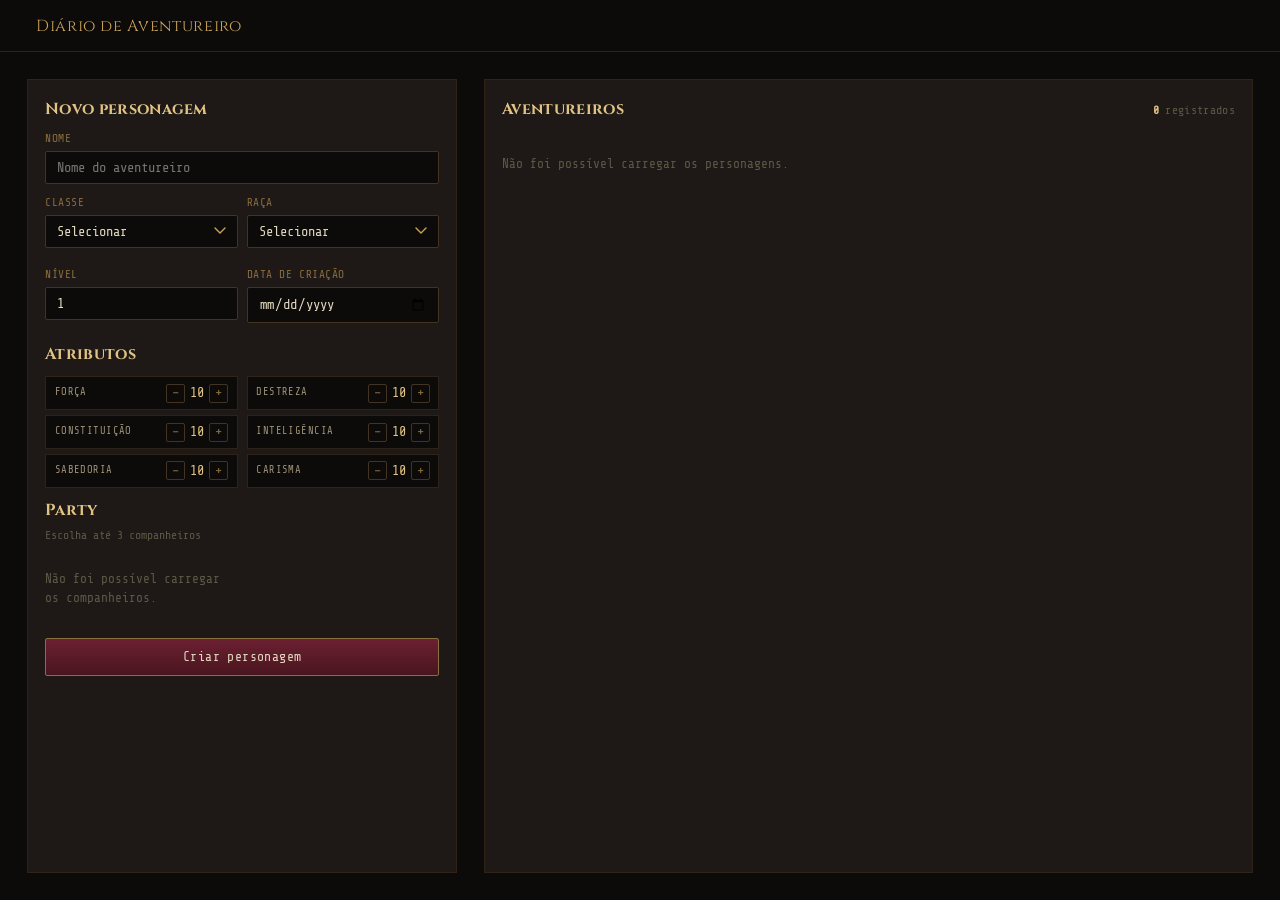
==== commit 75538ec1: "Projeto finalizado" ====
--- a/frontend/index.html
+++ b/frontend/index.html
@@ -1,562 +1,117 @@
 <!DOCTYPE html>
 <html lang="pt-BR">
+
 <head>
   <meta charset="UTF-8" />
   <meta name="viewport" content="width=device-width, initial-scale=1.0" />
-  <title>Baldur's Gate — Character Journal</title>
+  <title>Baldur's Gate — Diário de Aventureiro</title>
+  <link rel="stylesheet" href="css/estilo.css" />
+</head>
 
-  <link rel="preconnect" href="https://fonts.googleapis.com" />
-  <link rel="preconnect" href="https://fonts.gstatic.com" crossorigin />
-  <link
-    href="https://fonts.googleapis.com/css2?family=Cinzel:wght@500;600;700&family=EB+Garamond:ital,wght@0,400;0,500;0,600;1,400&display=swap"
-    rel="stylesheet"
-  />
+<body>
+  <div id="popup-mensagem" class="popup-mensagem">
+    <span id="popup-mensagem-texto"></span>
+  </div>
 
-  <link rel="stylesheet" href="css/tokens.css" />
-  <link rel="stylesheet" href="css/base.css" />
-  <link rel="stylesheet" href="css/home.css" />
-  <link rel="stylesheet" href="css/cards.css" />
-  <link rel="stylesheet" href="css/filtros.css" />
-  <link rel="stylesheet" href="css/formulario.css" />
-  <link rel="stylesheet" href="css/ficha.css" />
-  <link rel="stylesheet" href="css/party.css" />
-</head>
-<body>
-  <div class="textura-fundo" aria-hidden="true"></div>
+  <header class="topo">
+    <img src="https://cdn2.steamgriddb.com/logo/a9d4a0a256f5e6ae0452039e3493f22c.png"
+    height="46px" alt="">
+    <span class="topo__titulo">Diário de Aventureiro</span>
+  </header>
 
-  <div class="app">
-    <!-- ============================================
-         CABEÇALHO FIXO
-         ============================================ -->
-    <header class="topo">
-      <div class="topo__interno">
-        <a href="#" class="marca" data-navegar="home">
-          <svg class="marca__brasao" viewBox="0 0 24 24" fill="none" xmlns="http://www.w3.org/2000/svg">
-            <path
-              d="M12 2L4 5V11C4 16 7.5 20.5 12 22C16.5 20.5 20 16 20 11V5L12 2Z"
-              stroke="currentColor"
-              stroke-width="1.3"
-            />
-            <path d="M12 7V17M8 10L16 14M16 10L8 14" stroke="currentColor" stroke-width="1" opacity="0.6" />
-          </svg>
-          <span class="marca__texto">Character Journal</span>
-        </a>
-        <nav class="nav-topo">
-          <a href="#" class="nav-topo__link" data-navegar="home">Início</a>
-          <a href="#" class="nav-topo__link" data-navegar="lista">Aventureiros</a>
-          <a href="#" class="nav-topo__link" data-navegar="party">Party</a>
-        </nav>
+  <div class="layout-principal">
+    <!-- Painel esquerdo: formulário de criação -->
+    <section class="painel">
+      <h2 class="painel__titulo">Novo personagem</h2>
+
+      <div class="campo">
+        <label class="campo__rotulo" for="campo-nome">Nome</label>
+        <input class="campo__controle" type="text" id="campo-nome" placeholder="Nome do aventureiro" />
       </div>
-    </header>
 
-    <main>
-      <!-- ============================================
-           TELA 1 — HOME
-           ============================================ -->
-      <section class="tela ativa" data-tela="home">
-        <div class="container">
-          <div class="hero">
-            <div class="hero__conteudo">
-              <div>
-                <div class="hero__selo">
-                  <svg viewBox="0 0 24 24" fill="none" xmlns="http://www.w3.org/2000/svg">
-                    <path d="M12 3L14.5 9L21 9.5L16 14L17.5 21L12 17.5L6.5 21L8 14L3 9.5L9.5 9L12 3Z" stroke="currentColor" stroke-width="1.2" />
-                  </svg>
-                  Diário de aventureiro
-                </div>
-                <h1 class="hero__titulo">
-                  Baldur's Gate
-                  <span>Character Journal</span>
-                </h1>
-                <p class="hero__descricao">
-                  Registre seus aventureiros, acompanhe cada atributo conquistado
-                  e monte a party que enfrentará a Costa da Espada com você.
-                </p>
-                <div class="hero__acoes">
-                  <button class="btn btn--primario" data-navegar="novo-personagem">
-                    <svg width="16" height="16" viewBox="0 0 24 24" fill="none" xmlns="http://www.w3.org/2000/svg">
-                      <path d="M12 5V19M5 12H19" stroke="currentColor" stroke-width="2" stroke-linecap="round" />
-                    </svg>
-                    Novo personagem
-                  </button>
-                  <span class="hero__contador">
-                    <strong data-total-personagens>0</strong> registrados no diário
-                  </span>
-                </div>
-              </div>
-              <div class="hero__moldura">
-                <svg viewBox="0 0 24 24" fill="none" xmlns="http://www.w3.org/2000/svg">
-                  <path
-                    d="M12 2L20 6V12C20 17 16.5 21 12 22C7.5 21 4 17 4 12V6L12 2Z"
-                    stroke="currentColor"
-                    stroke-width="1"
-                  />
-                  <path d="M12 6L16 8V12C16 15 14 17.5 12 18C10 17.5 8 15 8 12V8L12 6Z" stroke="currentColor" stroke-width="0.8" opacity="0.7" />
-                  <circle cx="12" cy="12" r="1.4" fill="currentColor" />
-                </svg>
-              </div>
-            </div>
-          </div>
-
-          <div class="ornamento-divisor">
-            <svg viewBox="0 0 24 24" fill="none" xmlns="http://www.w3.org/2000/svg">
-              <path d="M12 3L13.8 9.5L20 12L13.8 14.5L12 21L10.2 14.5L4 12L10.2 9.5L12 3Z" stroke="currentColor" stroke-width="1" />
-            </svg>
-          </div>
-
-          <div class="secao-destaque">
-            <h2 class="titulo-secao">Seus aventureiros</h2>
-
-            <div class="grade-personagens" data-lista-destaque>
-              <!-- Cards de personagem inseridos via JavaScript (dados fictícios) -->
-            </div>
-
-            <div class="ver-todos">
-              <button class="btn btn--fantasma" data-navegar="lista">Ver todos os personagens</button>
-            </div>
-          </div>
+      <div class="grade-campos">
+        <div class="campo">
+          <label class="campo__rotulo" for="campo-classe">Classe</label>
+          <select class="campo__controle" id="campo-classe">
+            <option value="">Selecionar</option>
+            <option>Bárbaro</option>
+            <option>Bardo</option>
+            <option>Clérigo</option>
+            <option>Druida</option>
+            <option>Feiticeiro</option>
+            <option>Guerreiro</option>
+            <option>Ladino</option>
+            <option>Mago</option>
+            <option>Monge</option>
+            <option>Paladino</option>
+            <option>Patrulheiro</option>
+            <option>Bruxo</option>
+          </select>
         </div>
-      </section>
-
-      <!-- ============================================
-           TELA 3 — NOVO PERSONAGEM
-           ============================================ -->
-      <section class="tela" data-tela="novo-personagem">
-        <div class="container">
-          <button class="btn-voltar" data-navegar="home">
-            <svg viewBox="0 0 24 24" fill="none" xmlns="http://www.w3.org/2000/svg">
-              <path d="M15 18L9 12L15 6" stroke="currentColor" stroke-width="2" stroke-linecap="round" stroke-linejoin="round" />
-            </svg>
-            Início
-          </button>
-
-          <div class="cabecalho-tela">
-            <h1 class="cabecalho-tela__titulo">Novo personagem</h1>
-            <p class="cabecalho-tela__descricao">Registre um novo aventureiro no seu diário.</p>
-          </div>
-
-          <div class="layout-formulario">
-            <aside class="painel-retrato">
-              <div class="placeholder-imagem painel-retrato__imagem">
-                <div class="placeholder-imagem__texto">
-                  [ Imagem do personagem ]<br />retrato conforme raça + classe
-                </div>
-              </div>
-              <p class="painel-retrato__nota">A imagem será gerada a partir da combinação escolhida.</p>
-            </aside>
-
-            <div>
-              <!-- Dados básicos -->
-              <div class="bloco-formulario">
-                <h2 class="titulo-secao">Identidade</h2>
-
-                <div class="campo">
-                  <label class="campo__rotulo" for="campo-nome">Nome</label>
-                  <input class="campo__controle" type="text" id="campo-nome" placeholder="Nome do aventureiro" />
-                </div>
-
-                <div class="grade-campos">
-                  <div class="campo">
-                    <label class="campo__rotulo" for="campo-classe">Classe</label>
-                    <select class="campo__controle" id="campo-classe">
-                      <option value="">Selecionar classe</option>
-                      <option>Bárbaro</option>
-                      <option>Bardo</option>
-                      <option>Clérigo</option>
-                      <option>Druida</option>
-                      <option>Feiticeiro</option>
-                      <option>Guerreiro</option>
-                      <option>Ladino</option>
-                      <option>Mago</option>
-                      <option>Monge</option>
-                      <option>Paladino</option>
-                      <option>Patrulheiro</option>
-                      <option>Bruxo</option>
-                    </select>
-                  </div>
-                  <div class="campo">
-                    <label class="campo__rotulo" for="campo-raca">Raça</label>
-                    <select class="campo__controle" id="campo-raca">
-                      <option value="">Selecionar raça</option>
-                      <option>Humano</option>
-                      <option>Elfo</option>
-                      <option>Meio-Elfo</option>
-                      <option>Tiefling</option>
-                      <option>Anão</option>
-                      <option>Halfling</option>
-                      <option>Gnomo</option>
-                      <option>Meio-Orc</option>
-                      <option>Githyanki</option>
-                      <option>Drow</option>
-                    </select>
-                  </div>
-                </div>
-
-                <div class="grade-campos">
-                  <div class="campo">
-                    <label class="campo__rotulo" for="campo-nivel">Nível</label>
-                    <input class="campo__controle" type="number" id="campo-nivel" min="1" max="20" value="1" />
-                  </div>
-                  <div class="campo">
-                    <label class="campo__rotulo" for="campo-data">Data de criação</label>
-                    <input class="campo__controle" type="date" id="campo-data" />
-                  </div>
-                </div>
-              </div>
-
-              <!-- Atributos -->
-              <div class="bloco-formulario">
-                <h2 class="titulo-secao">Atributos</h2>
-                <div class="grade-atributos" data-atributos-editor>
-                  <!-- Editores de atributo inseridos via JavaScript -->
-                </div>
-              </div>
-
-              <!-- Party -->
-              <div class="bloco-formulario">
-                <h2 class="titulo-secao">Escolha sua party</h2>
-                <p class="subtitulo-secao">Selecione até três companheiros para a sua jornada.</p>
-
-                <div class="grupo-botoes espaco-contador">
-                  <span class="contador-party">
-                    Party:
-                    <span class="contador-party__numero" data-contador-party-criacao>0</span>
-                    / 3
-                  </span>
-                </div>
-
-                <div class="grade-companheiros" data-companheiros-criacao>
-                  <!-- Cards de companheiro inseridos via JavaScript -->
-                </div>
-              </div>
-
-              <div class="rodape-formulario">
-                <button class="btn btn--fantasma" data-navegar="home">Cancelar</button>
-                <button class="btn btn--primario" data-acao="criar-personagem">Criar personagem</button>
-              </div>
-            </div>
-          </div>
-        </div>
-      </section>
-
-      <!-- ============================================
-           TELA — ALTERAR PARTY (via ficha do personagem)
-           ============================================ -->
-      <section class="tela" data-tela="alterar-party">
-        <div class="container">
-          <button class="btn-voltar" data-navegar="ficha">
-            <svg viewBox="0 0 24 24" fill="none" xmlns="http://www.w3.org/2000/svg">
-              <path d="M15 18L9 12L15 6" stroke="currentColor" stroke-width="2" stroke-linecap="round" stroke-linejoin="round" />
-            </svg>
-            Voltar à ficha
-          </button>
-
-          <div class="cabecalho-tela">
-            <h1 class="cabecalho-tela__titulo">Alterar party</h1>
-            <p class="cabecalho-tela__descricao">Selecione até três companheiros para acompanhar <span data-alterar-party-nome>o personagem</span>.</p>
-          </div>
-
-          <div class="grupo-botoes espaco-contador">
-            <span class="contador-party">
-              Party:
-              <span class="contador-party__numero" data-contador-party-ficha>0</span>
-              / 3
-            </span>
-          </div>
-
-          <div class="grade-companheiros" data-companheiros-alterar-party>
-            <!-- Cards de companheiro inseridos via JavaScript -->
-          </div>
-
-          <div class="rodape-formulario">
-            <button class="btn btn--fantasma" data-navegar="ficha">Cancelar</button>
-            <button class="btn btn--primario" data-acao="confirmar-party-ficha">Confirmar party</button>
-          </div>
-        </div>
-      </section>
-
-      <!-- ============================================
-           TELA 6 — PARTY
-           ============================================ -->
-      <section class="tela" data-tela="party">
-        <div class="container">
-          <button class="btn-voltar" data-navegar="home">
-            <svg viewBox="0 0 24 24" fill="none" xmlns="http://www.w3.org/2000/svg">
-              <path d="M15 18L9 12L15 6" stroke="currentColor" stroke-width="2" stroke-linecap="round" stroke-linejoin="round" />
-            </svg>
-            Início
-          </button>
-
-          <div class="cabecalho-tela">
-            <h1 class="cabecalho-tela__titulo">Sua party</h1>
-          </div>
-
-          <div class="faixa-personagem-atual">
-            <div class="placeholder-imagem faixa-personagem-atual__retrato">
-              <svg width="18" height="18" viewBox="0 0 24 24" fill="none" xmlns="http://www.w3.org/2000/svg">
-                <circle cx="12" cy="8" r="3.2" stroke="currentColor" stroke-width="1.2" />
-                <path d="M5 20C5 16 8 14 12 14C16 14 19 16 19 20" stroke="currentColor" stroke-width="1.2" />
-              </svg>
-            </div>
-            <div>
-              <p class="faixa-personagem-atual__rotulo">Personagem atual</p>
-              <p class="faixa-personagem-atual__nome" data-party-personagem-nome>Nome do personagem</p>
-            </div>
-          </div>
-
-          <div class="grade-party-atual" data-party-atual-slots>
-            <!-- Slots da party atual inseridos via JavaScript -->
-          </div>
-
-          <div class="grupo-botoes grupo-botoes--centralizado">
-            <button class="btn btn--primario" data-toggle-painel="painel-alterar-party">Alterar party</button>
-          </div>
-
-          <div class="painel-alterar-party" data-painel="painel-alterar-party" hidden>
-            <div class="painel-alterar-party__cabecalho">
-              <h2 class="titulo-secao">Selecionar companheiros</h2>
-              <span class="contador-party">
-                Party:
-                <span class="contador-party__numero" data-contador-party-tela>0</span>
-                / 3
-              </span>
-            </div>
-
-            <div class="grade-companheiros" data-companheiros-tela-party>
-              <!-- Cards de companheiro inseridos via JavaScript -->
-            </div>
-
-            <div class="painel-alterar-party__rodape">
-              <button class="btn btn--primario" data-acao="confirmar-party">Confirmar party</button>
-            </div>
-          </div>
-        </div>
-      </section>
-
-      <!-- ============================================
-           TELA 5 — EDITAR PERSONAGEM
-           ============================================ -->
-      <section class="tela" data-tela="editar-personagem">
-        <div class="container">
-          <button class="btn-voltar" data-navegar="ficha">
-            <svg viewBox="0 0 24 24" fill="none" xmlns="http://www.w3.org/2000/svg">
-              <path d="M15 18L9 12L15 6" stroke="currentColor" stroke-width="2" stroke-linecap="round" stroke-linejoin="round" />
-            </svg>
-            Voltar à ficha
-          </button>
-
-          <div class="cabecalho-tela">
-            <h1 class="cabecalho-tela__titulo">Editar personagem</h1>
-            <p class="cabecalho-tela__descricao">Ajuste os dados e atributos do seu aventureiro.</p>
-          </div>
-
-          <div class="layout-formulario">
-            <aside class="painel-retrato">
-              <div class="placeholder-imagem painel-retrato__imagem">
-                <div class="placeholder-imagem__texto">[ Imagem do personagem ]</div>
-              </div>
-            </aside>
-
-            <div>
-              <div class="bloco-formulario">
-                <h2 class="titulo-secao">Identidade</h2>
-
-                <div class="campo">
-                  <label class="campo__rotulo" for="editar-nome">Nome</label>
-                  <input class="campo__controle" type="text" id="editar-nome" data-editar-campo="nome" />
-                </div>
-
-                <div class="grade-campos">
-                  <div class="campo">
-                    <label class="campo__rotulo" for="editar-classe">Classe</label>
-                    <select class="campo__controle" id="editar-classe" data-editar-campo="classe">
-                      <option>Bárbaro</option>
-                      <option>Bardo</option>
-                      <option>Clérigo</option>
-                      <option>Druida</option>
-                      <option>Feiticeiro</option>
-                      <option>Guerreiro</option>
-                      <option>Ladino</option>
-                      <option>Mago</option>
-                      <option>Monge</option>
-                      <option>Paladino</option>
-                      <option>Patrulheiro</option>
-                      <option>Bruxo</option>
-                    </select>
-                  </div>
-                  <div class="campo">
-                    <label class="campo__rotulo" for="editar-raca">Raça</label>
-                    <select class="campo__controle" id="editar-raca" data-editar-campo="raca">
-                      <option>Humano</option>
-                      <option>Elfo</option>
-                      <option>Meio-Elfo</option>
-                      <option>Tiefling</option>
-                      <option>Anão</option>
-                      <option>Halfling</option>
-                      <option>Gnomo</option>
-                      <option>Meio-Orc</option>
-                      <option>Githyanki</option>
-                      <option>Drow</option>
-                    </select>
-                  </div>
-                </div>
-
-                <div class="grade-campos">
-                  <div class="campo">
-                    <label class="campo__rotulo" for="editar-nivel">Nível</label>
-                    <input class="campo__controle" type="number" id="editar-nivel" min="1" max="20" data-editar-campo="nivel" />
-                  </div>
-                  <div class="campo">
-                    <label class="campo__rotulo" for="editar-data">Data de criação</label>
-                    <input class="campo__controle" type="date" id="editar-data" data-editar-campo="data" />
-                  </div>
-                </div>
-              </div>
-
-              <div class="bloco-formulario">
-                <h2 class="titulo-secao">Atributos</h2>
-                <div class="grade-atributos" data-atributos-editor-edicao>
-                  <!-- Editores de atributo inseridos via JavaScript -->
-                </div>
-              </div>
-
-              <div class="rodape-formulario">
-                <button class="btn btn--fantasma" data-navegar="ficha">Cancelar</button>
-                <button class="btn btn--primario" data-acao="salvar-personagem">Salvar alterações</button>
-              </div>
-            </div>
-          </div>
-        </div>
-      </section>
-
-      <!-- ============================================
-           TELA 4 — FICHA DO PERSONAGEM
-           ============================================ -->
-      <section class="tela" data-tela="ficha">
-        <div class="container">
-          <button class="btn-voltar" data-navegar="lista">
-            <svg viewBox="0 0 24 24" fill="none" xmlns="http://www.w3.org/2000/svg">
-              <path d="M15 18L9 12L15 6" stroke="currentColor" stroke-width="2" stroke-linecap="round" stroke-linejoin="round" />
-            </svg>
-            Voltar
-          </button>
-
-          <div class="layout-ficha">
-            <aside class="cabecalho-personagem">
-              <div class="placeholder-imagem cabecalho-personagem__retrato">
-                <div class="placeholder-imagem__texto">[ Imagem do personagem ]</div>
-              </div>
-              <h1 class="cabecalho-personagem__nome" data-ficha-nome>Nome do personagem</h1>
-              <p class="cabecalho-personagem__tipo" data-ficha-tipo>Classe • Raça</p>
-              <p class="cabecalho-personagem__nivel">Nível <strong data-ficha-nivel>1</strong></p>
-            </aside>
-
-            <div class="corpo-ficha">
-              <div>
-                <h2 class="titulo-secao">Atributos</h2>
-                <div class="grade-atributos-exibicao" data-ficha-atributos>
-                  <!-- Medalhões de atributo inseridos via JavaScript -->
-                </div>
-              </div>
-
-              <div>
-                <h2 class="titulo-secao">Party</h2>
-                <div class="lista-party-ficha" data-ficha-party>
-                  <!-- Itens de party inseridos via JavaScript -->
-                </div>
-                <button class="btn btn--dourado" data-navegar="alterar-party">
-                  Alterar party
-                </button>
-              </div>
-
-              <div>
-                <h2 class="titulo-secao">Ações</h2>
-                <div class="acoes-ficha">
-                  <button class="btn btn--dourado" data-navegar="editar-personagem">Editar personagem</button>
-                  <button class="btn btn--dourado" data-navegar="alterar-party">Alterar party</button>
-                  <button class="btn btn--perigo" data-abrir-modal="modal-excluir">Excluir personagem</button>
-                </div>
-              </div>
-            </div>
-          </div>
-        </div>
-      </section>
-
-      <!-- Modal de confirmação de exclusão -->
-      <div class="sobreposicao-modal" data-modal="modal-excluir">
-        <div class="modal-confirmacao" role="alertdialog" aria-modal="true" aria-labelledby="modal-excluir-titulo">
-          <svg class="modal-confirmacao__icone" viewBox="0 0 24 24" fill="none" xmlns="http://www.w3.org/2000/svg">
-            <path d="M12 9V13M12 17H12.01M10.29 3.86L1.82 18A2 2 0 003.54 21H20.46A2 2 0 0022.18 18L13.71 3.86A2 2 0 0010.29 3.86Z" stroke="currentColor" stroke-width="1.4" stroke-linecap="round" stroke-linejoin="round" />
-          </svg>
-          <h2 class="modal-confirmacao__titulo" id="modal-excluir-titulo">Excluir personagem</h2>
-          <p class="modal-confirmacao__texto">
-            Deseja realmente excluir este personagem? Essa ação não poderá ser desfeita.
-          </p>
-          <div class="modal-confirmacao__acoes">
-            <button class="btn btn--fantasma" data-fechar-modal="modal-excluir">Cancelar</button>
-            <button class="btn btn--perigo" data-acao="excluir-personagem">Excluir</button>
-          </div>
+        <div class="campo">
+          <label class="campo__rotulo" for="campo-raca">Raça</label>
+          <select class="campo__controle" id="campo-raca">
+            <option value="">Selecionar</option>
+            <option>Humano</option>
+            <option>Elfo</option>
+            <option>Meio-Elfo</option>
+            <option>Tiefling</option>
+            <option>Anão</option>
+            <option>Halfling</option>
+            <option>Gnomo</option>
+            <option>Meio-Orc</option>
+            <option>Githyanki</option>
+            <option>Drow</option>
+          </select>
         </div>
       </div>
 
-      <!-- ============================================
-           TELA 2 — LISTA DE PERSONAGENS
-           ============================================ -->
-      <section class="tela" data-tela="lista">
-        <div class="container">
-          <button class="btn-voltar" data-navegar="home">
-            <svg viewBox="0 0 24 24" fill="none" xmlns="http://www.w3.org/2000/svg">
-              <path d="M15 18L9 12L15 6" stroke="currentColor" stroke-width="2" stroke-linecap="round" stroke-linejoin="round" />
-            </svg>
-            Início
-          </button>
+      <div class="grade-campos">
+        <div class="campo">
+          <label class="campo__rotulo" for="campo-nivel">Nível</label>
+          <input class="campo__controle" type="number" id="campo-nivel" min="1" max="20" value="1" />
+        </div>
+        <div class="campo">
+          <label class="campo__rotulo" for="campo-data">Data de criação</label>
+          <input class="campo__controle" type="date" id="campo-data" />
+        </div>
+      </div>
 
-          <div class="cabecalho-tela cabecalho-tela--com-acao">
-            <div>
-              <h1 class="cabecalho-tela__titulo">Seus aventureiros</h1>
-              <p class="cabecalho-tela__descricao">Todos os personagens registrados no seu diário.</p>
-            </div>
-            <button class="btn btn--primario" data-navegar="novo-personagem">
-              <svg width="15" height="15" viewBox="0 0 24 24" fill="none" xmlns="http://www.w3.org/2000/svg">
-                <path d="M12 5V19M5 12H19" stroke="currentColor" stroke-width="2" stroke-linecap="round" />
-              </svg>
-              Novo personagem
-            </button>
-          </div>
+      <h2 class="painel__titulo">Atributos</h2>
+      <div class="grade-atributos" data-atributos-editor>
+        <!-- Editores de atributo inseridos via JavaScript -->
+      </div>
 
-          <div class="barra-filtros" data-filtros-classe>
-            <!-- Chips de filtro por classe, inseridos via JavaScript -->
-          </div>
+      <h2 class="painel__titulo">
+        Party
+      </h2>
 
-          <div class="secao-lista">
-            <div class="grade-personagens" data-lista-completa>
-              <!-- Cards de personagem inseridos via JavaScript (dados fictícios) -->
-            </div>
-            <div class="estado-vazio" data-lista-vazia hidden>
-              <p class="estado-vazio__titulo">Nenhum aventureiro nessa classe</p>
-              <p>Escolha outro filtro ou registre um novo personagem.</p>
-            </div>
-          </div>
-        </div>
-      </section>
-    </main>
+      <p class="party__instrucao">
+        Escolha até 3 companheiros
+      </p>
 
-    <footer class="rodape">
-      <div class="container">
-        <p>Baldur's Gate Character Journal — diário de aventureiro não oficial.</p>
+      <div id="lista-companheiros" class="lista-companheiros">
+        <!-- preenchido pelo JavaScript -->
       </div>
-    </footer>
+
+      <button class="btn" data-acao="criar-personagem">Criar personagem</button>
+    </section>
+
+    <!-- Painel direito: lista de personagens existentes -->
+    <section class="painel">
+      <div class="painel__cabecalho">
+        <h2 class="painel__titulo" style="margin-bottom: 0;">Aventureiros</h2>
+        <span class="contador-personagens"><strong data-total-personagens>0</strong> registrados</span>
+      </div>
+
+      <div class="lista-personagens" data-lista-personagens>
+        <!-- Cards de personagem inseridos via JavaScript (vindos da API) -->
+      </div>
+    </section>
   </div>
 
-  <script src="js/dados.js"></script>
-  <script src="js/estado.js"></script>
   <script src="js/api.js"></script>
-  <script src="js/navegacao.js"></script>
-  <script src="js/renderizacao.js"></script>
-  <script src="js/atributos.js"></script>
-  <script src="js/party.js"></script>
-  <script src="js/modal.js"></script>
-  <script src="js/acoes.js"></script>
-  <script src="js/init.js"></script>
+  <script src="js/app.js"></script>
 </body>
-</html>
+
+</html>
--- a/frontend/css/estilo.css
+++ b/frontend/css/estilo.css
@@ -0,0 +1,955 @@
+/* ============================================
+   BALDUR'S GATE — DIÁRIO DE AVENTUREIRO
+   Tela única — sem scroll da página
+   ============================================ */
+
+@import url("https://fonts.googleapis.com/css2?family=Cinzel:wght@600;700&family=Share+Tech+Mono&display=swap");
+
+
+/* ============================================
+   VARIÁVEIS
+   ============================================ */
+
+:root {
+  --carvao: #0c0b0a;
+  --carvao-claro: #161311;
+  --carvao-painel: #1e1916;
+
+  --linha: #2e2318;
+  --linha-forte: #433323;
+
+  --vinho: #4a1520;
+  --vinho-claro: #6b2030;
+  --vinho-brilho: #8c2a3e;
+
+  --dourado: #c9a15a;
+  --dourado-claro: #e0c384;
+  --dourado-fosco: #8a6e3d;
+  --dourado-brilho: #f0c060;
+
+  --pergaminho: #e2d9c0;
+  --pergaminho-fosco: #9e9278;
+  --pergaminho-tenue: #5e5846;
+
+  --fonte-display: "Cinzel", Cambria, Georgia, serif;
+  --fonte-mono: "Share Tech Mono", "Courier New", Courier, monospace;
+
+  --esp-xs: 0.3rem;
+  --esp-sm: 0.55rem;
+  --esp-md: 1.05rem;
+  --esp-lg: 1.7rem;
+}
+
+
+/* ============================================
+   RESET
+   ============================================ */
+
+* {
+  box-sizing: border-box;
+
+  margin: 0;
+  padding: 0;
+}
+
+html,
+body {
+  width: 100%;
+  height: 100%;
+}
+
+body {
+  background: var(--carvao);
+
+  color: var(--pergaminho);
+
+  font-family: var(--fonte-mono);
+
+  font-size: 0.92rem;
+
+  line-height: 1.5;
+
+  overflow: hidden;
+}
+
+button {
+  font-family: inherit;
+  cursor: pointer;
+}
+
+::selection {
+  background: var(--vinho-claro);
+  color: var(--pergaminho);
+}
+
+
+/* ============================================
+   CABEÇALHO
+   ============================================ */
+
+.topo {
+  height: 52px;
+
+  border-bottom: 1px solid var(--linha);
+
+  padding: var(--esp-sm) var(--esp-lg);
+
+  display: flex;
+  align-items: center;
+
+  gap: var(--esp-sm);
+
+  flex-shrink: 0;
+}
+
+.topo__logo {
+  width: 22px;
+  height: 22px;
+}
+
+.topo__titulo {
+  font-family: var(--fonte-display);
+
+  font-size: 1rem;
+
+  letter-spacing: 0.04em;
+
+  color: var(--dourado);
+}
+
+
+/* ============================================
+   LAYOUT PRINCIPAL
+   ============================================ */
+
+/*
+ * O layout agora usa FLEX em vez de GRID.
+ *
+ * Painel esquerdo:
+ *   430px fixos
+ *
+ * Painel direito:
+ *   ocupa todo o espaço restante
+ *
+ * Isso evita que os cards dos personagens
+ * sejam empurrados para outra linha.
+ */
+
+.layout-principal {
+  width: 100%;
+
+  height: calc(100vh - 52px);
+
+  display: flex;
+
+  gap: var(--esp-lg);
+
+  padding: var(--esp-lg);
+
+  margin: 0 auto;
+
+  align-items: stretch;
+
+  overflow: hidden;
+}
+
+
+/* ============================================
+   PAINÉIS
+   ============================================ */
+
+.painel {
+  background: var(--carvao-painel);
+
+  border: 1px solid var(--linha);
+
+  padding: var(--esp-md);
+
+  min-height: 0;
+
+  overflow: hidden;
+
+  display: flex;
+  flex-direction: column;
+}
+
+
+/* ============================================
+   PAINEL ESQUERDO — CRIAÇÃO
+   ============================================ */
+
+.layout-principal > .painel:first-child {
+  flex: 0 0 430px;
+  min-width: 430px;
+  overflow-y: auto;
+  overflow-x: hidden;
+}
+
+
+/* ============================================
+   PAINEL DIREITO — AVENTUREIROS
+   ============================================ */
+
+.layout-principal > .painel:last-child {
+  flex: 1 1 auto;
+
+  min-width: 0;
+
+  overflow: hidden;
+}
+
+
+/* ============================================
+   TÍTULOS DOS PAINÉIS
+   ============================================ */
+
+.painel__titulo {
+  font-family: var(--fonte-display);
+
+  font-size: 1rem;
+
+  color: var(--dourado-claro);
+
+  letter-spacing: 0.02em;
+
+  margin-bottom: 0.65rem;
+
+  flex-shrink: 0;
+}
+
+.painel__cabecalho {
+  display: flex;
+
+  align-items: baseline;
+
+  justify-content: space-between;
+
+  gap: var(--esp-sm);
+
+  margin-bottom: var(--esp-md);
+
+  flex-shrink: 0;
+}
+
+
+/* ============================================
+   CAMPOS DO FORMULÁRIO
+   ============================================ */
+
+.campo {
+  display: flex;
+
+  flex-direction: column;
+
+  gap: 0.2rem;
+
+  margin-bottom: 0.65rem;
+
+  flex-shrink: 0;
+}
+
+.campo__rotulo {
+  font-size: 0.7rem;
+
+  color: var(--dourado-fosco);
+
+  letter-spacing: 0.05em;
+
+  text-transform: uppercase;
+}
+
+.campo__controle {
+  background: var(--carvao);
+
+  border: 1px solid var(--linha-forte);
+
+  color: var(--pergaminho);
+
+  font-family: var(--fonte-mono);
+
+  font-size: 0.86rem;
+
+  padding: 0.5rem 0.7rem;
+
+  border-radius: 2px;
+
+  width: 100%;
+
+  transition: border-color 120ms ease;
+}
+
+.campo__controle:focus {
+  border-color: var(--dourado);
+
+  outline: none;
+}
+
+select.campo__controle {
+  appearance: none;
+
+  background-image: url("data:image/svg+xml,%3Csvg xmlns='http://www.w3.org/2000/svg' width='12' height='8' viewBox='0 0 12 8' fill='none'%3E%3Cpath d='M1 1L6 6L11 1' stroke='%23c9a15a' stroke-width='1.4' stroke-linecap='round'/%3E%3C/svg%3E");
+
+  background-repeat: no-repeat;
+
+  background-position: right 0.7rem center;
+
+  padding-right: 1.8rem;
+
+  cursor: pointer;
+}
+
+.grade-campos {
+  display: grid;
+
+  grid-template-columns: 1fr 1fr;
+
+  gap: var(--esp-sm);
+
+  margin-bottom: 0.55rem;
+}
+
+
+/* ============================================
+   EDITOR DE ATRIBUTOS
+   ============================================ */
+
+.grade-atributos {
+  display: grid;
+
+  grid-template-columns: 1fr 1fr;
+
+  gap: var(--esp-xs) var(--esp-sm);
+
+  margin-bottom: 0.65rem;
+}
+
+.atributo-editor {
+  background: var(--carvao);
+
+  border: 1px solid var(--linha);
+
+  padding: 0.35rem var(--esp-sm);
+
+  display: flex;
+
+  align-items: center;
+
+  justify-content: space-between;
+
+  gap: var(--esp-sm);
+
+  min-height: 34px;
+}
+
+.atributo-editor__nome {
+  font-size: 0.65rem;
+
+  color: var(--pergaminho-fosco);
+
+  letter-spacing: 0.04em;
+
+  text-transform: uppercase;
+
+  flex: 1;
+}
+
+.atributo-editor__controles {
+  display: flex;
+
+  align-items: center;
+
+  gap: var(--esp-xs);
+}
+
+.atributo-editor__botao {
+  width: 19px;
+  height: 19px;
+
+  border-radius: 2px;
+
+  border: 1px solid var(--linha-forte);
+
+  background: transparent;
+
+  color: var(--dourado-fosco);
+
+  font-size: 0.85rem;
+
+  line-height: 1;
+
+  display: flex;
+
+  align-items: center;
+
+  justify-content: center;
+
+  transition:
+    border-color 120ms ease,
+    color 120ms ease;
+}
+
+.atributo-editor__botao:hover {
+  border-color: var(--dourado-brilho);
+
+  color: var(--dourado-brilho);
+}
+
+.atributo-editor__valor {
+  font-size: 0.85rem;
+
+  color: var(--dourado-claro);
+
+  min-width: 2ch;
+
+  text-align: center;
+}
+
+
+/* ============================================
+   PARTY — INSTRUÇÃO
+   ============================================ */
+
+.party__instrucao {
+  color: var(--pergaminho-tenue);
+
+  font-size: 0.72rem;
+
+  margin-top: -0.35rem;
+
+  margin-bottom: var(--esp-sm);
+
+  flex-shrink: 0;
+}
+
+
+/* ============================================
+   PARTY — LISTA DE COMPANHEIROS
+   ============================================ */
+
+.lista-companheiros {
+  display: grid;
+
+  grid-template-columns: 1fr 1fr;
+
+  gap: 0.25rem;
+
+  width: 100%;
+
+  margin-bottom: 0.8rem;
+
+  overflow: visible;
+
+  padding-right: 0;
+
+  flex-shrink: 1;
+
+  min-height: 0;
+}
+
+.companheiro-checkbox {
+  display: flex;
+
+  align-items: center;
+
+  gap: 0.4rem;
+
+  background: var(--carvao);
+
+  border: 1px solid var(--linha);
+
+  padding: 0.3rem 0.4rem;
+
+  cursor: pointer;
+
+  transition: border-color 120ms ease;
+
+  min-width: 0;
+}
+
+.companheiro-checkbox:hover {
+  border-color: var(--dourado-fosco);
+}
+
+.companheiro-checkbox input {
+  accent-color: var(--dourado);
+
+  cursor: pointer;
+
+  flex-shrink: 0;
+
+  margin: 0;
+}
+
+.companheiro-checkbox__info {
+  display: flex;
+
+  flex-direction: column;
+
+  min-width: 0;
+}
+
+.companheiro-checkbox__nome {
+  color: var(--pergaminho);
+
+  font-size: 0.7rem;
+
+  white-space: nowrap;
+
+  overflow: hidden;
+
+  text-overflow: ellipsis;
+}
+
+.companheiro-checkbox__tipo {
+  color: var(--dourado-fosco);
+
+  font-size: 0.58rem;
+
+  white-space: nowrap;
+
+  overflow: hidden;
+
+  text-overflow: ellipsis;
+}
+
+.companheiro-checkbox--desabilitado {
+  opacity: 0.4;
+
+  cursor: not-allowed;
+}
+
+
+/* ============================================
+   BOTÃO
+   ============================================ */
+
+.btn {
+  display: inline-flex;
+
+  align-items: center;
+
+  justify-content: center;
+
+  gap: 0.4rem;
+
+  font-family: var(--fonte-mono);
+
+  font-size: 0.82rem;
+
+  letter-spacing: 0.03em;
+
+  padding: 0.6rem 1.2rem;
+
+  border-radius: 2px;
+
+  border: 1px solid var(--dourado-fosco);
+
+  background:
+    linear-gradient(
+      180deg,
+      var(--vinho-claro),
+      var(--vinho)
+    );
+
+  color: var(--pergaminho);
+
+  width: 100%;
+
+  transition:
+    border-color 120ms ease,
+    background-color 120ms ease;
+
+  margin-top: 0;
+
+  flex-shrink: 0;
+
+  min-height: 38px;
+
+  position: relative;
+
+  z-index: 2;
+}
+
+.btn:hover {
+  border-color: var(--dourado-brilho);
+
+  background:
+    linear-gradient(
+      180deg,
+      var(--vinho-brilho),
+      var(--vinho-claro)
+    );
+}
+
+
+/* ============================================
+   CONTADOR DA LISTA
+   ============================================ */
+
+.contador-personagens {
+  font-size: 0.72rem;
+
+  color: var(--pergaminho-tenue);
+
+  letter-spacing: 0.03em;
+}
+
+.contador-personagens strong {
+  color: var(--dourado-claro);
+}
+
+
+/* ============================================
+   LISTA DE PERSONAGENS
+   ============================================ */
+
+/*
+ * A lista ocupa todo o espaço restante
+ * do painel direito.
+ *
+ * O scroll fica SOMENTE aqui.
+ */
+
+.lista-personagens {
+  flex: 1 1 auto;
+
+  min-height: 0;
+
+  display: flex;
+
+  flex-direction: column;
+
+  gap: var(--esp-sm);
+
+  overflow-y: auto;
+
+  overflow-x: hidden;
+
+  padding-right: 0.25rem;
+}
+
+
+/* ============================================
+   CARD DO PERSONAGEM
+   ============================================ */
+
+/*
+ * IMPORTANTE:
+ *
+ * O card usa FLEX.
+ *
+ * Cada personagem ocupa uma única linha:
+ *
+ * ┌────────────┬────────────┬──────────────┐
+ * │ personagem │ atributos  │ party        │
+ * └────────────┴────────────┴──────────────┘
+ *
+ * Isso evita o problema anterior de um
+ * personagem cair para outra linha.
+ */
+
+.card-personagem {
+  flex: 0 0 auto;
+
+  width: 100%;
+
+  min-height: 125px;
+
+  background: var(--carvao);
+
+  border: 1px solid var(--linha-forte);
+
+  padding: var(--esp-sm);
+
+  display: flex;
+
+  align-items: center;
+
+  gap: 1.5rem;
+}
+
+
+/* ============================================
+   CABEÇALHO DO CARD
+   ============================================ */
+
+.card-personagem__cabecalho {
+  flex: 1.1 1 0;
+
+  min-width: 0;
+
+  display: flex;
+
+  align-items: center;
+
+  gap: var(--esp-sm);
+}
+
+.card-personagem__imagem {
+  width: 96px;
+  height: 96px;
+
+  object-fit: cover;
+
+  border: 1px solid var(--linha-forte);
+
+  flex-shrink: 0;
+}
+
+.card-personagem__cabecalho > div {
+  min-width: 0;
+}
+
+.card-personagem__nome {
+  font-family: var(--fonte-display);
+
+  font-size: 1rem;
+
+  color: var(--pergaminho);
+
+  white-space: nowrap;
+
+  overflow: hidden;
+
+  text-overflow: ellipsis;
+}
+
+.card-personagem__tipo {
+  color: var(--dourado-fosco);
+
+  font-size: 0.7rem;
+
+  margin-top: 0.15rem;
+}
+
+.card-personagem__nivel {
+  color: var(--pergaminho-tenue);
+
+  font-size: 0.67rem;
+
+  margin-top: 0.15rem;
+}
+
+.card-personagem__nivel strong {
+  color: var(--dourado-claro);
+}
+
+
+/* ============================================
+   ATRIBUTOS DO CARD
+   ============================================ */
+
+.card-personagem__atributos {
+  flex: 1 1 0;
+
+  min-width: 0;
+
+  display: grid;
+
+  grid-template-columns: repeat(3, minmax(45px, 1fr));
+
+  gap: 0.3rem;
+}
+
+.card-personagem__atributo {
+  background: var(--carvao-painel);
+
+  border: 1px solid var(--linha);
+
+  padding: 0.3rem 0.35rem;
+
+  min-width: 45px;
+
+  min-height: 48px;
+
+  display: flex;
+
+  flex-direction: column;
+
+  align-items: center;
+
+  justify-content: center;
+
+  text-align: center;
+}
+
+.card-personagem__atributo-nome {
+  display: block;
+
+  color: var(--pergaminho-tenue);
+
+  font-size: 0.58rem;
+
+  text-transform: uppercase;
+
+  letter-spacing: 0.03em;
+}
+
+.card-personagem__atributo-valor {
+  display: block;
+
+  color: var(--dourado-claro);
+
+  font-size: 0.82rem;
+}
+
+
+/* ============================================
+   PARTY DO CARD
+   ============================================ */
+
+.card-personagem__party {
+  flex: 1 1 0;
+
+  min-width: 0;
+
+  border-left: 1px solid var(--linha);
+
+  padding-left: 1.8rem;
+
+  margin-left: 0.5rem;
+}
+
+.card-personagem__party-titulo {
+  display: block;
+
+  color: var(--dourado-fosco);
+
+  font-size: 0.65rem;
+
+  letter-spacing: 0.08em;
+
+  margin-bottom: 0.4rem;
+}
+
+.card-personagem__party-lista {
+  display: flex;
+
+  align-items: flex-start;
+
+  gap: 0.7rem;
+
+  flex-wrap: wrap;
+}
+
+.party-vazia {
+  color: var(--pergaminho-tenue);
+
+  font-size: 0.68rem;
+}
+
+.party-companheiro {
+  display: flex;
+
+  flex-direction: column;
+
+  align-items: center;
+
+  gap: 0.2rem;
+
+  min-width: 62px;
+}
+
+.party-companheiro__imagem {
+  width: 68px;
+  height: 68px;
+
+  object-fit: cover;
+
+  border: 1px solid var(--linha-forte);
+}
+
+.party-companheiro span {
+  color: var(--pergaminho-fosco);
+
+  font-size: 0.6rem;
+
+  text-align: center;
+
+  max-width: 72px;
+
+  overflow: hidden;
+
+  text-overflow: ellipsis;
+
+  white-space: nowrap;
+}
+
+
+/* ============================================
+   ESTADO VAZIO / ERRO
+   ============================================ */
+
+.lista-estado {
+  color: var(--pergaminho-tenue);
+
+  font-size: 0.8rem;
+
+  padding: var(--esp-md) 0;
+}
+
+
+/* ============================================
+   SCROLLBAR
+   ============================================ */
+
+.lista-personagens::-webkit-scrollbar {
+  width: 5px;
+}
+
+.lista-personagens::-webkit-scrollbar-track {
+  background: var(--carvao);
+}
+
+.lista-personagens::-webkit-scrollbar-thumb {
+  background: var(--linha-forte);
+
+  border-radius: 3px;
+}
+
+.lista-personagens::-webkit-scrollbar-thumb:hover {
+  background: var(--dourado-fosco);
+}
+
+
+/* ============================================
+   POPUP
+   ============================================ */
+
+.popup-mensagem {
+  position: fixed;
+
+  right: var(--esp-lg);
+
+  bottom: var(--esp-lg);
+
+  background: var(--carvao-painel);
+
+  border: 1px solid var(--dourado-fosco);
+
+  color: var(--pergaminho);
+
+  padding: 0.7rem 1.1rem;
+
+  font-size: 0.8rem;
+
+  box-shadow: 0 6px 20px rgba(0, 0, 0, 0.5);
+
+  opacity: 0;
+
+  transform: translateY(8px);
+
+  pointer-events: none;
+
+  transition:
+    opacity 180ms ease,
+    transform 180ms ease;
+
+  z-index: 100;
+}
+
+.popup-mensagem--visivel {
+  opacity: 1;
+
+  transform: translateY(0);
+}
